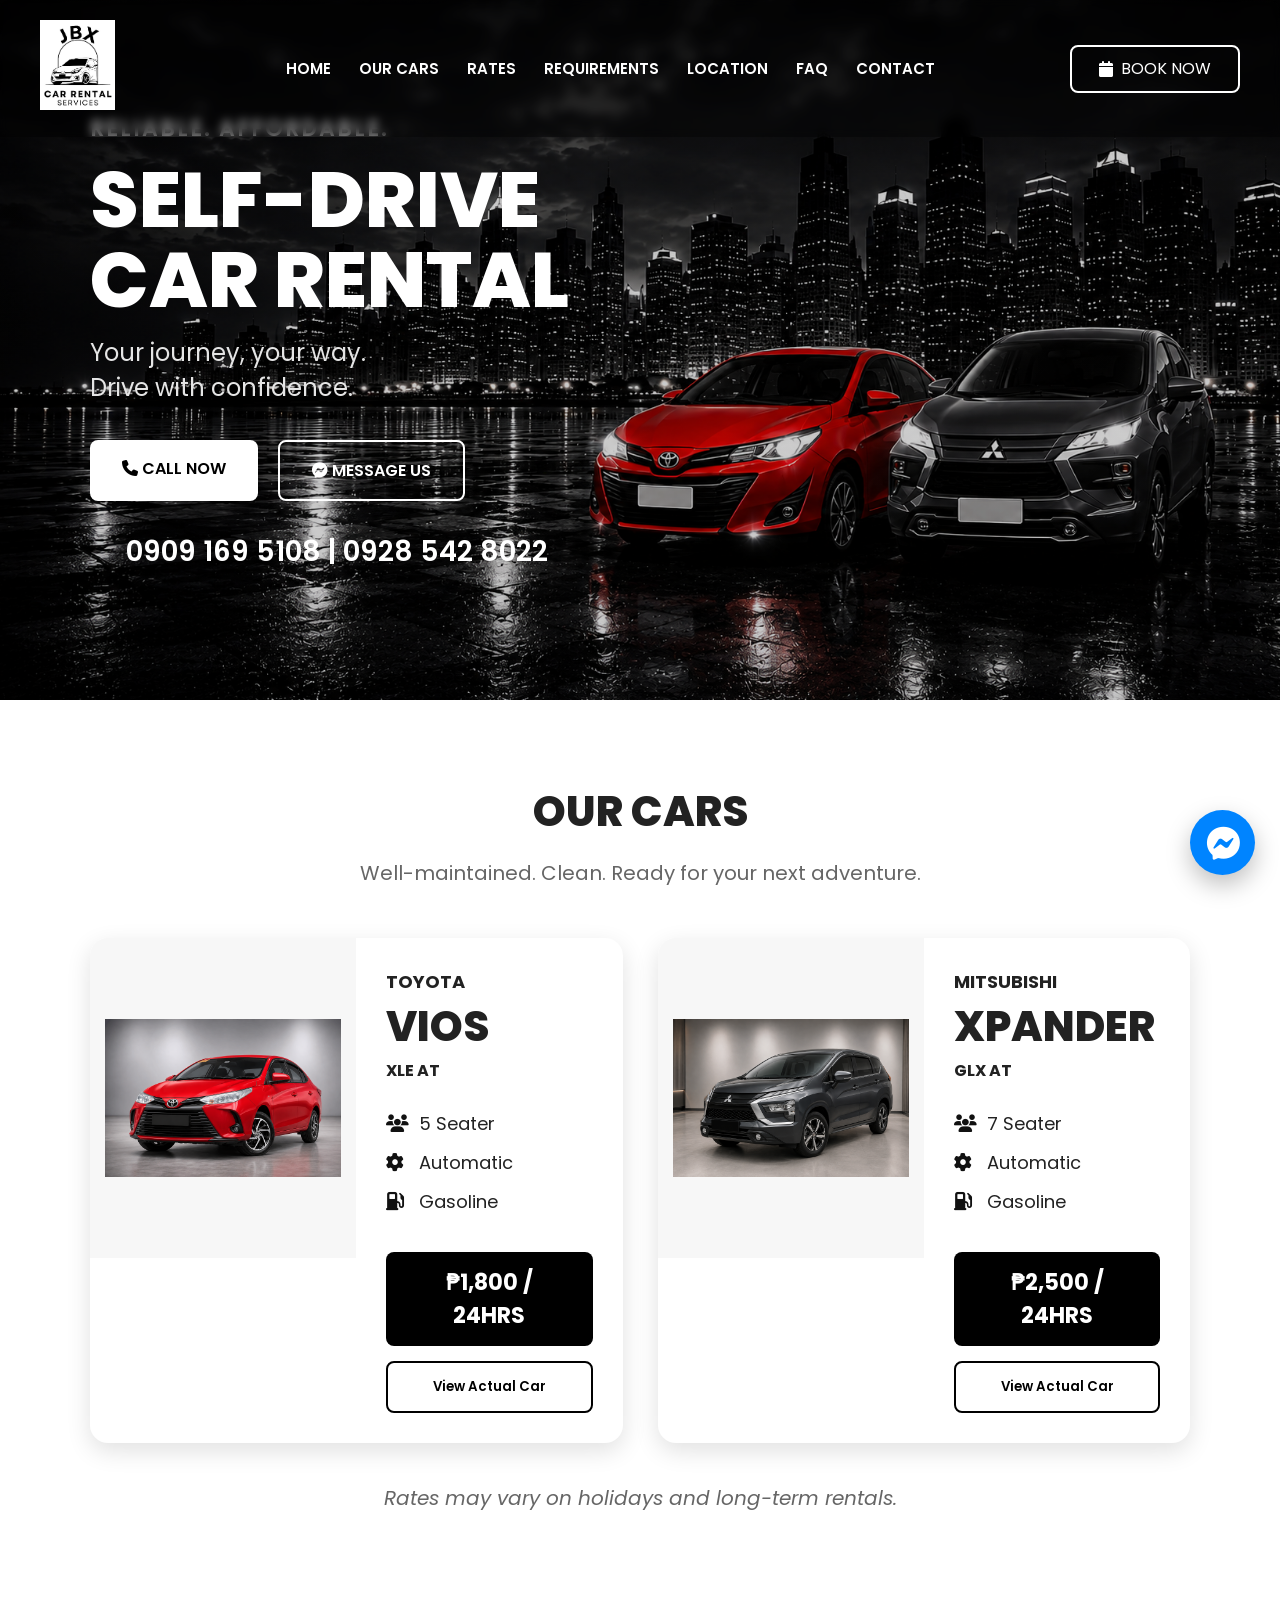
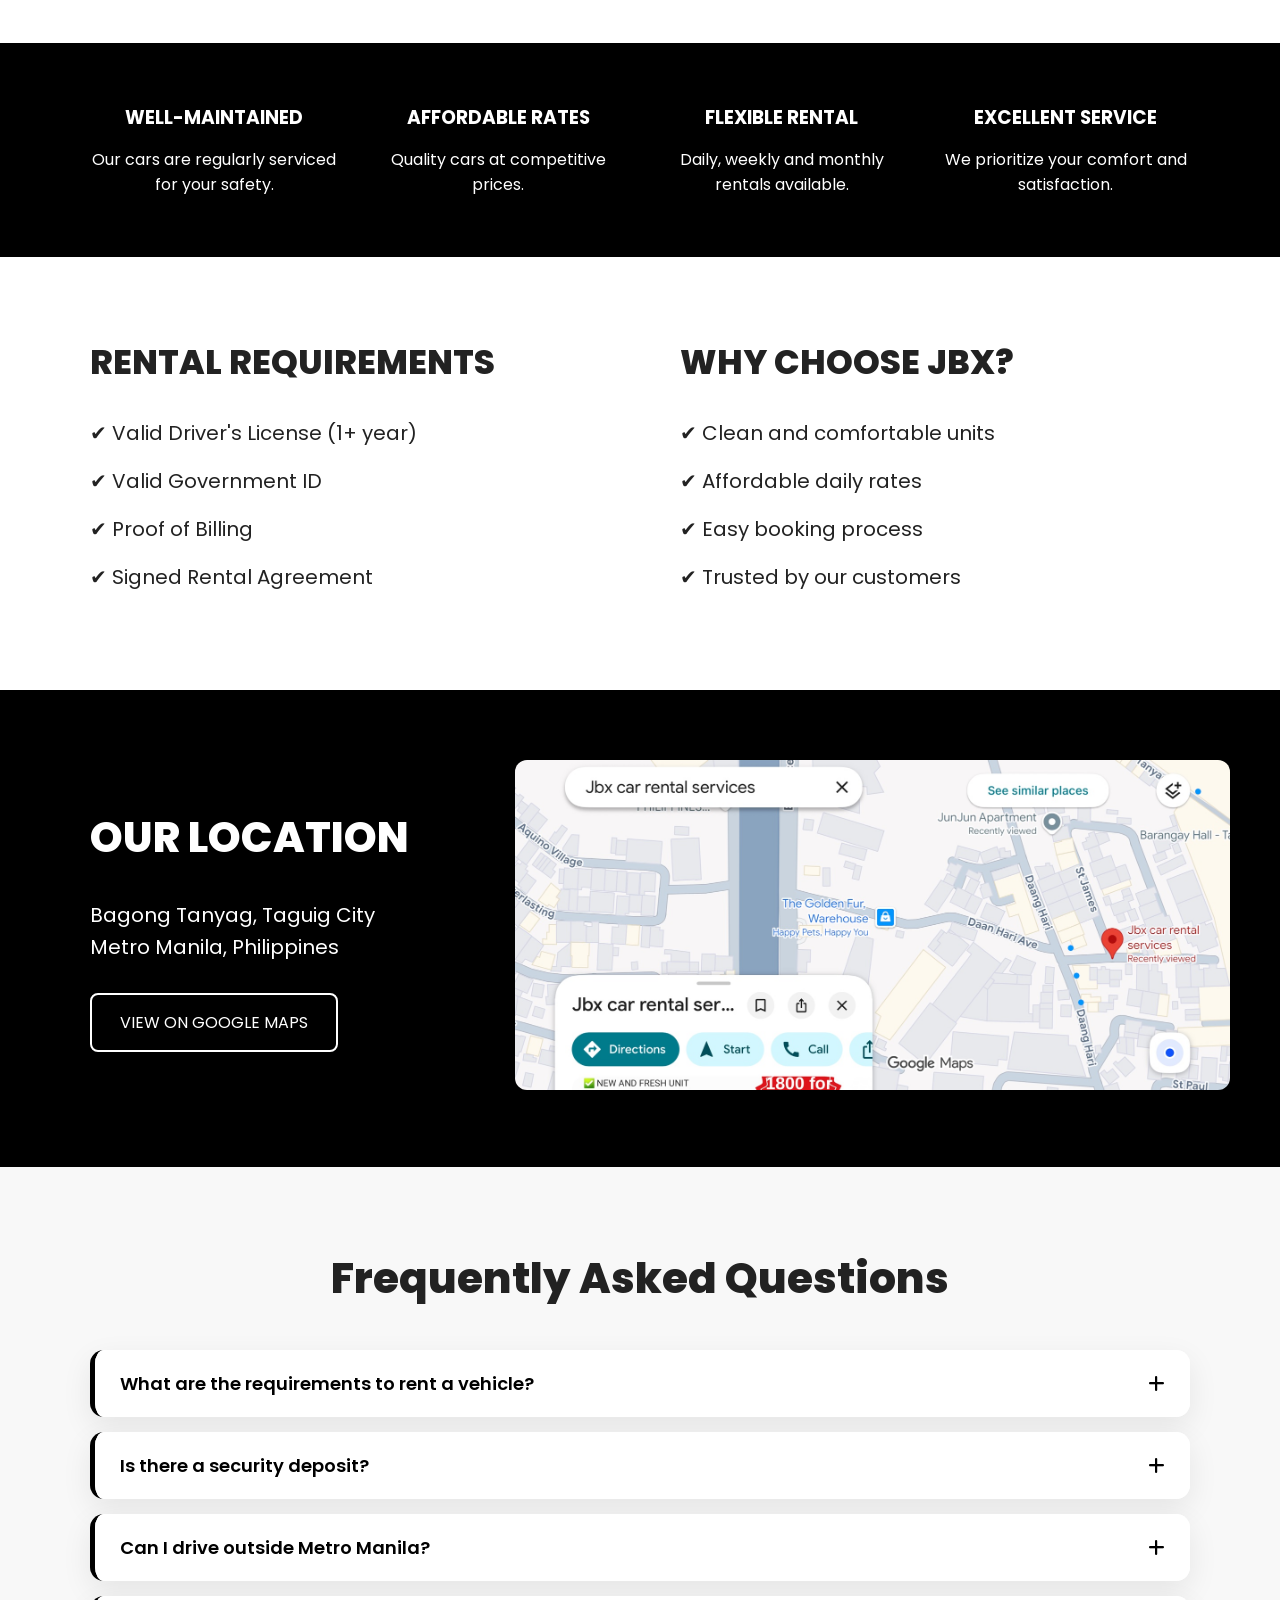
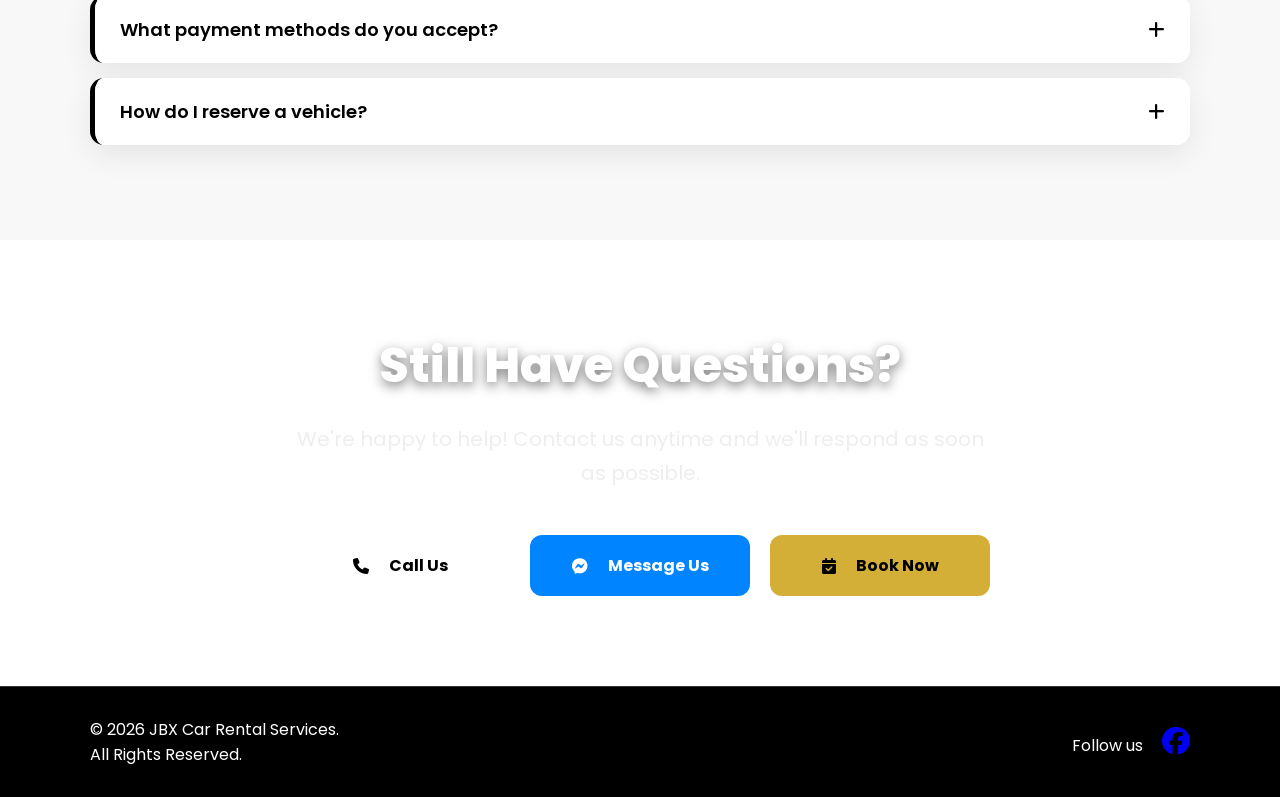
==== index.html @ bdbf6ffb "Update index.html" ====
<!DOCTYPE html>
<html lang="en">
<head>
<meta charset="UTF-8">
<meta name="viewport" content="width=device-width, initial-scale=1.0">

<title>JBX Car Rental Services | Self-Drive Car Rental in Taguig City</title>

<meta name="description" content="Affordable self-drive car rental in Taguig City. Rent Toyota Vios and Mitsubishi Xpander for daily, weekly, and monthly rentals. Fast booking and reliable service.">

<meta name="keywords" content="car rental Taguig, self drive car rental, Toyota Vios rental, Mitsubishi Xpander rental, JBX Car Rental Services">

<meta name="author" content="JBX Car Rental Services">

<meta name="robots" content="index, follow">

<meta property="og:title" content="JBX Car Rental Services">

<meta property="og:description" content="Reliable and affordable self-drive car rental in Taguig City.">

<meta property="og:image" content="Images/logo.png">

<meta property="og:type" content="website">

<link rel="stylesheet" href="style.css">

<link rel="preconnect" href="https://fonts.googleapis.com">
<link href="https://fonts.googleapis.com/css2?family=Poppins:wght@300;400;500;600;700;800&display=swap" rel="stylesheet">

<link rel="stylesheet"
href="https://cdnjs.cloudflare.com/ajax/libs/font-awesome/6.6.0/css/all.min.css">

<link rel="icon" type="image/png" href="Images/logo.png">

<script type="application/ld+json">
{
  "@context":"https://schema.org",
  "@type":"AutoRental",
  "name":"JBX Car Rental Services",
  "url":"https://jbxcarrentalservices.jbxcarrentalservices.workers.dev/",
  "image":"https://jbxcarrentalservices.jbxcarrentalservices.workers.dev/Images/logo.png",
  "telephone":"+63 909 169 5108",
  "address":{
    "@type":"PostalAddress",
    "addressLocality":"Taguig City",
    "addressRegion":"Metro Manila",
    "addressCountry":"PH"
  },
  "sameAs":[
    "https://www.facebook.com/JBXCarRentalServices"
  ]
}
</script>
    
</head>

<body>

<header>

<div class="logo">
<img src="Images/logo.png">
</div>

<div class="menu-toggle">
    <i class="fa-solid fa-bars"></i>
</div>
  
<nav>

<a href="#">HOME</a>
<a href="#cars">OUR CARS</a>
<a href="#cars">RATES</a>
<a href="#requirements">REQUIREMENTS</a>
<a href="#location">LOCATION</a>
<a href="#faq">FAQ</a>
<a href="#contact">CONTACT</a>

</nav>

<a class="book-btn" href="booking.html">
<i class="fa-solid fa-calendar"></i>
BOOK NOW
</a>

</header>

<section class="hero">

<div class="hero-left">

<h3>RELIABLE. AFFORDABLE.</h3>

<h1>SELF-DRIVE<br>CAR RENTAL</h1>

<p>Your journey, your way.<br>
Drive with confidence.</p>

<div class="buttons">

<a class="call-btn" href="tel:09091695108">
<i class="fa-solid fa-phone"></i>
CALL NOW
</a>

<a class="msg-btn"
href="https://m.me/61573909944124"
target="_blank">
<i class="fa-brands fa-facebook-messenger"></i>
MESSAGE US
</a>

</div>

<h2>

0909 169 5108 |
0928 542 8022

</h2>

</div>

</section>

<section id="cars" class="cars">

<h2>OUR CARS</h2>

<p>Well-maintained. Clean. Ready for your next adventure.</p>

<div class="car-grid">

<div class="car-card">

<img src="Images/vios.png">

<div class="info">

<h3>TOYOTA</h3>

<h1>VIOS</h1>

<h4>XLE AT</h4>

<ul>

<li><i class="fa-solid fa-users"></i> 5 Seater</li>

<li><i class="fa-solid fa-gear"></i> Automatic</li>

<li><i class="fa-solid fa-gas-pump"></i> Gasoline</li>

</ul>

<div class="price">

₱1,800 / 24HRS

</div>

<button class="view-btn" onclick="openPopup('vios')">
    View Actual Car
</button>

</div>

</div>

<div class="car-card">

<img src="Images/xpander-gray.png">

<div class="info">

<h3>MITSUBISHI</h3>

<h1>XPANDER</h1>

<h4>GLX AT</h4>

<ul>

<li><i class="fa-solid fa-users"></i> 7 Seater</li>

<li><i class="fa-solid fa-gear"></i> Automatic</li>

<li><i class="fa-solid fa-gas-pump"></i> Gasoline</li>

</ul>

<div class="price">

₱2,500 / 24HRS

</div>

<button class="view-btn" onclick="openPopup('xpander')">
    View Actual Car
</button>
  
</div>

</div>

</div>

<p class="note">
Rates may vary on holidays and long-term rentals.
</p>

</section>

<section class="features">

<div>

<h3>WELL-MAINTAINED</h3>

<p>Our cars are regularly serviced for your safety.</p>

</div>

<div>

<h3>AFFORDABLE RATES</h3>

<p>Quality cars at competitive prices.</p>

</div>

<div>

<h3>FLEXIBLE RENTAL</h3>

<p>Daily, weekly and monthly rentals available.</p>

</div>

<div>

<h3>EXCELLENT SERVICE</h3>

<p>We prioritize your comfort and satisfaction.</p>

</div>

</section>

<section id="requirements" class="requirements">

<div>

<h2>RENTAL REQUIREMENTS</h2>

<ul>

<li>✔ Valid Driver's License (1+ year)</li>

<li>✔ Valid Government ID</li>

<li>✔ Proof of Billing</li>

<li>✔ Signed Rental Agreement</li>

</ul>

</div>

<div>

<h2>WHY CHOOSE JBX?</h2>

<ul>

<li>✔ Clean and comfortable units</li>

<li>✔ Affordable daily rates</li>

<li>✔ Easy booking process</li>

<li>✔ Trusted by our customers</li>

</ul>

</div>

</section>

<section id="location" class="location">

<div>

<h2>OUR LOCATION</h2>

<p>

Bagong Tanyag, Taguig City<br>

Metro Manila, Philippines

</p>

<a href="https://www.google.com/maps/place/Jbx+car+rental+services/@14.4772583,121.0455157,17z/data=!3m1!4b1!4m6!3m5!1s0x3397cfe5e5fcf75b:0x3cc5e50c0cea4dde!8m2!3d14.4772583!4d121.0480906!16s%2Fg%2F11mdb9g_s7?entry=ttu&g_ep=EgoyMDI2MDgwMi4wIKXMDSoASAFQAw%3D%3D"
   target="_blank"
   rel="noopener noreferrer">
    VIEW ON GOOGLE MAPS
</a>

</div>

<div>

<img src="Images/map.png">

</div>

</section>

<section id="faq" class="faq">

<h2>Frequently Asked Questions</h2>

<div class="faq-item">
<button class="faq-question">
<span>What are the requirements to rent a vehicle?</span>
<i class="fa-solid fa-plus"></i>

</button>
<div class="faq-answer">
<p>
A valid driver's license (held for at least 1 year) and LTO portal QR code, one valid government-issued ID, proof of billing with same address to valid ID, and a signed rental agreement.
</p>
</div>
</div>

<div class="faq-item">
<button class="faq-question">
<span>Is there a security deposit?</span>
<i class="fa-solid fa-plus"></i>

</button>
<div class="faq-answer">
<p>
Yes. A refundable security deposit is required before vehicle release if the rental days exceed 10 days. The amount depends on the vehicle.
</p>
</div>
</div>

<div class="faq-item">
<button class="faq-question">
<span>Can I drive outside Metro Manila?</span>
<i class="fa-solid fa-plus"></i>

</button>
<div class="faq-answer">
<p>
Yes. Provincial trips are allowed with prior approval. Please inform us of your destination during booking. Sea travel is strictly prohibited.
</p>
</div>
</div>

<div class="faq-item">
<button class="faq-question">
<span>What payment methods do you accept?</span>
<i class="fa-solid fa-plus"></i>

</button>
<div class="faq-answer">
<p>
We accept cash, bank transfer and GCash.
</p>
</div>
</div>

<div class="faq-item">
<button class="faq-question">
<span>How do I reserve a vehicle?</span>
<i class="fa-solid fa-plus"></i>

</button>
<div class="faq-answer">
<p>
Simply click the Book Now button or send us a message through Facebook Messenger to confirm availability.
</p>
</div>
</div>

</section>

  <section class="contact-cta">

<h2>Still Have Questions?</h2>

<p>
We're happy to help! Contact us anytime and we'll respond as soon as possible.
</p>

<div class="cta-buttons">

<a href="tel:09091695108" class="cta-call">

<i class="fa-solid fa-phone"></i>

Call Us

</a>

<a href="https://m.me/61573909944124" target="_blank" class="cta-message">

<i class="fa-brands fa-facebook-messenger"></i>

Message Us

</a>

<a href="booking.html" class="cta-book">

<i class="fa-solid fa-calendar-check"></i>

Book Now

</a>

</div>

</section>
  
<footer>

<p>

© 2026 JBX Car Rental Services.<br>

All Rights Reserved.

</p>

<div>

Follow us

<a href="https://www.facebook.com/JBXCarRentalServices"
   target="_blank"
   rel="noopener noreferrer">

<i class="fa-brands fa-facebook"></i>

</a>

</div>

</footer>

  <!-- Vehicle Popup -->

<div id="carPopup" class="popup">

    <span class="close">&times;</span>

    <span class="prev" onclick="changeImage(-1)">&#10094;</span>

    <img id="popupImage" src="" alt="Vehicle">

    <span class="next" onclick="changeImage(1)">&#10095;</span>

</div>

<script src="script.js"></script>

<!-- Floating Messenger Button -->

<a href="https://m.me/61573909944124"
   class="floating-chat"
   target="_blank">

    <i class="fa-brands fa-facebook-messenger"></i>

</a>
  
</body>
</html>
---- style.css ----
*{
    margin:0;
    padding:0;
    box-sizing:border-box;
    font-family:'Poppins',sans-serif;
}

html{
    scroll-behavior:smooth;
}

body{
    background:#fff;
    color:#222;
}

/* HEADER */

header{
    position:absolute;
    top:0;
    left:0;
    width:100%;

    display:grid;
    grid-template-columns:120px 1fr 180px;
    align-items:center;

    padding:20px 40px;

    background:rgba(0,0,0,.30);
    backdrop-filter:blur(5px);

    z-index:1000;

    box-sizing:border-box;
}

.logo{
    margin-right:40px;
}

.logo img{
    height:90px;
}

nav{
    display:flex;
    justify-content:center;
    gap:28px;
}

nav a{
    color:#fff;
    text-decoration:none;
    font-size:15px;
    font-weight:600;
    white-space:nowrap;
}

.book-btn{
    justify-self:end;

    display:flex;
    align-items:center;
    justify-content:center;
    gap:8px;

    width:170px;
    height:48px;

    border:2px solid #fff;
    border-radius:8px;

    color:#fff;
    text-decoration:none;
    white-space:nowrap;
}

.book-btn:hover{
    background:#fff;
    color:#000;
}

/* HERO */

.hero{
    position:relative;
    display:flex;
    justify-content:space-between;
    align-items:center;
    min-height:700px;
    padding:80px 7%;
    color:#fff;

    background:
    linear-gradient(rgba(0,0,0,.20),rgba(0,0,0,.20)),
    url("Images/hero-bg.jpg");

    background-size:105%;
    background-position:center center;
    background-repeat:no-repeat;
}

.hero-left{
    width:45%;
    z-index:2;
}

.hero-left h3{
    font-size:22px;
    font-weight:600;
    letter-spacing:2px;
    color:#ddd;
}

.hero-left h1{
    font-size:78px;
    line-height:80px;
    font-weight:800;
    margin:15px 0;
}

.hero-left p{
    font-size:24px;
    color:#e5e5e5;
    margin-bottom:35px;
}

.buttons{
    display:flex;
    gap:20px;
    margin-bottom:30px;
}

.call-btn{
    background:#fff;
    color:#000;
    padding:16px 32px;
    border-radius:8px;
    text-decoration:none;
    font-weight:600;
}

.msg-btn{
    border:2px solid #fff;
    color:#fff;
    padding:16px 32px;
    border-radius:8px;
    text-decoration:none;
    font-weight:600;
}

.call-btn:hover{
    background:#dcdcdc;
}

.msg-btn:hover{
    background:#fff;
    color:#000;
}

.hero-left h2{
    margin-top:10px;
    font-size:28px;
    font-weight:600;
}

.hero-right{
    width:55%;
    position:relative;
    height:600px;
}

.hero-right img{
    position:absolute;
    bottom:0;
    transition:.4s;
}

.hero-right img:first-child{
    width:58%;
    left:0;
    z-index:2;
}

.hero-right img:last-child{
    width:70%;
    right:0;
    z-index:1;
}

.hero-right img:hover{
    transform:translateY(-10px);
}

/* SECTION TITLE */

section h2{
    text-align:center;
    font-size:42px;
    margin-bottom:15px;
    font-weight:800;
}

/* OUR CARS */

.cars{
    padding:80px 7%;
    background:#fff;
}

.cars>p{
    text-align:center;
    color:#666;
    margin-bottom:50px;
    font-size:20px;
}

.car-grid{
    display:grid;
    grid-template-columns:repeat(2,1fr);
    gap:35px;
}

.car-card{
    background:#fff;
    border-radius:18px;
    overflow:hidden;
    display:flex;
    box-shadow:0 8px 25px rgba(0,0,0,.12);
    transition:.3s;
}

.car-card:hover{
    transform:translateY(-10px);
    box-shadow:0 18px 40px rgba(0,0,0,.18);
}

.car-card img{
    width:50%;
    height:320px;
    object-fit:contain;
    background:#f7f7f7;
    padding:15px;
}

.info{
    padding:30px;
    display:flex;
    flex-direction:column;
}

.info h3{
    font-size:18px;
}

.info h1{
    font-size:42px;
    font-weight:800;
}

.info h4{
    margin-bottom:15px;
}

.info ul{
    list-style:none;
}

.info li{
    margin:12px 0;
    font-size:18px;
}

.price{
    margin-top:25px;
    background:#000;
    color:#fff;
    display:block;
    width:100%;
    text-align:center;
    padding:14px 22px;
    border-radius:8px;
    font-size:22px;
    font-weight:700;
}

.note{
    text-align:center;
    margin-top:40px;
    color:#777;
    font-style:italic;
}

/* FEATURES */

.features{
    background:#000;
    color:#fff;
    display:grid;
    grid-template-columns:repeat(4,1fr);
    gap:35px;
    padding:60px 7%;
}

.features div{
    text-align:center;
}

.features h3{
    margin-bottom:15px;
}

/* REQUIREMENTS */

.requirements{
    display:grid;
    grid-template-columns:repeat(2,1fr);
    gap:80px;
    padding:80px 7%;
}

.requirements h2{
    text-align:left;
    font-size:34px;
    margin-bottom:30px;
}

.requirements ul{
    list-style:none;
}

.requirements li{
    margin:18px 0;
    font-size:20px;
}

/* LOCATION */

.location{
    background:#000;
    color:#fff;
    display:grid;
    grid-template-columns:35% 65%;
    gap:40px;
    padding:70px 7%;
    align-items:center;
}

.location h2{
    text-align:left;
}

.location p{
    margin:30px 0;
    line-height:32px;
    font-size:20px;
}

.location a{
    color:#fff;
    text-decoration:none;
    border:2px solid #fff;
    display:inline-block;
    padding:15px 28px;
    border-radius:8px;
    transition:.3s;
}

.location a:hover{
    background:#fff;
    color:#000;
}

.location img{
    width:100%;
    border-radius:12px;
}

/* FOOTER */

footer{
    background:#000;
    color:#fff;
    border-top:1px solid #333;
    display:flex;
    justify-content:space-between;
    align-items:center;
    padding:30px 7%;
}

footer i{
    margin-left:15px;
    font-size:28px;
}

/* RESPONSIVE */

@media(max-width:992px){

.hero{
    flex-direction:column;
    text-align:center;
}

.hero-left,
.hero-right{
    width:100%;
}

.hero-right{
    margin-top:60px;
    height:420px;
}

.hero-right img{
    position:absolute;
}

.hero-left h1{
    font-size:52px;
    line-height:60px;
}

.car-grid{
    grid-template-columns:1fr;
}

.features{
    grid-template-columns:repeat(2,1fr);
}

.requirements{
    grid-template-columns:1fr;
}

.location{
    grid-template-columns:1fr;
}

footer{
    flex-direction:column;
    gap:20px;
}

}

@media(max-width:768px){

header{
    padding:15px 20px;
}

.logo img{
    height:65px;
}

.book-btn{

    display:flex;

    align-items:center;

    justify-content:center;

    gap:6px;

    width:auto;

    height:40px;

    padding:0 14px;

    margin-left:auto;

    margin-right:12px;

    font-size:12px;

}

.book-btn i{

    font-size:12px;

}

.hero{
    min-height:100vh;
    padding:120px 25px 60px;
    background-size:cover;
    background-position:center;
}

.hero-left{
    width:100%;
    text-align:center;
}

.hero-left h3{
    font-size:18px;
}

.hero-left h1{
    font-size:42px;
    line-height:48px;
}

.hero-left p{
    font-size:18px;
    line-height:28px;
}

.hero-left h2{
    font-size:22px;
    line-height:30px;
}

.buttons{
    display:flex;
    flex-direction:column;
    align-items:center;
    gap:15px;
}

.call-btn,
.msg-btn{
    width:100%;
    max-width:300px;
    text-align:center;
}

.features{
    grid-template-columns:1fr;
}

.car-card{
    flex-direction:column;
}

.car-card img{
    width:100%;
    height:240px;
}

.info{
    padding:22px;
}

.info h1{
    margin:8px 0;
}

.info ul{
    margin-top:10px;
}

.price{
    margin-top:20px;
}

.contact-cta{

    padding:70px 25px;

}

.contact-cta h2{

    font-size:34px;

}

.contact-cta p{

    font-size:17px;

    line-height:28px;

}

.cta-buttons{

    flex-direction:column;

    align-items:center;

}

.cta-buttons a{

    width:100%;

    max-width:330px;

}
    
}

.view-btn{
    display:block;
    width:100%;
    margin-top:15px;
    padding:14px;
    background:#fff;
    color:#000;
    border:2px solid #000;
    border-radius:8px;
    text-decoration:none;
    text-align:center;
    font-weight:600;
    transition:.3s;
}

.view-btn:hover{
    background:#000;
    color:#fff;
}

/* POPUP */

.popup{
    display:none;
    position:fixed;
    z-index:9999;
    left:0;
    top:0;
    width:100%;
    height:100%;
    background:rgba(0,0,0,.85);
    justify-content:center;
    align-items:center;
}

.popup img{
    max-width:85%;
    max-height:85%;
    border-radius:12px;
    box-shadow:0 10px 30px rgba(0,0,0,.6);
}

.close{
    position:absolute;
    top:30px;
    right:40px;
    color:#fff;
    font-size:50px;
    cursor:pointer;
}

.prev,
.next{
    position:absolute;
    top:50%;
    transform:translateY(-50%);
    color:#fff;
    font-size:55px;
    cursor:pointer;
    user-select:none;
    padding:15px;
}

.prev{
    left:30px;
}

.next{
    right:30px;
}

.prev:hover,
.next:hover{
    color:#ccc;
}

/* MOBILE MENU */

.menu-toggle{
    display:none;
    font-size:30px;
    color:#fff;
    cursor:pointer;
}

@media (max-width:768px){

.menu-toggle{
    display:block;
}

nav{
    display:none;
    position:absolute;
    top:100%;
    left:0;
    width:100%;
    background:#000;
    flex-direction:column;
    padding:20px 0;
}

nav.active{
    display:flex;
}

nav a{
    padding:15px;
    text-align:center;
}

}

.info li i{
    width:28px;
    color:#111;
}

/* FLOATING MESSENGER */

.floating-chat{

    position:fixed;

    bottom:25px;

    right:25px;

    width:65px;

    height:65px;

    background:#0084ff;

    color:#fff;

    border-radius:50%;

    display:flex;

    justify-content:center;

    align-items:center;

    font-size:34px;

    text-decoration:none;

    box-shadow:0 10px 25px rgba(0,0,0,.25);

    z-index:9999;

    transition:.3s;

}

.floating-chat:hover{

    transform:scale(1.1);

    background:#006fe6;

}

@media(max-width:768px){

.floating-chat{

    width:60px;

    height:60px;

    font-size:30px;

    bottom:20px;

    right:20px;

}

}

/* FAQ */

.faq{
    padding:80px 7%;
    background:#f8f8f8;
}

.faq h2{
    text-align:center;
    margin-bottom:40px;
}

.faq-item{
    background:#fff;
    border-left:5px solid #000;
    border-radius:14px;
    margin-bottom:15px;
    box-shadow:0 10px 30px rgba(0,0,0,.08);
    overflow:hidden;
}

.faq-question{
    width:100%;
    padding:20px 25px;
    border:none;
    background:#fff;
    display:flex;
    justify-content:space-between;
    align-items:center;
    font-size:18px;
    font-weight:600;
    cursor:pointer;
    transition:.3s;
}

.faq-question:hover{
    background:#f5f5f5;
}

.faq-question i{
    transition:.3s;
}

.faq-item.active .faq-question i{
    transform:rotate(45deg);
}

.faq-question:hover{
    background:#f3f3f3;
}

.faq-answer{
    max-height:0;
    overflow:hidden;
    padding:0 25px;
    transition:max-height .4s ease;
    color:#555;
    line-height:28px;
}

.faq-answer p{
    padding-bottom:20px;
}

.faq-item.active .faq-answer{
    max-height:300px;
}

.faq-item.active .faq-answer{
    display:block;
}

/* CONTACT CTA */

.contact-cta{

    position:relative;

    padding:90px 7%;

    text-align:center;

    color:#fff;

    background:
    linear-gradient(rgba(0,0,0,.75),rgba(0,0,0,.75)),
    url("Images/hero-bg.jpg");

    background-size:cover;

    background-position:center;

    background-attachment:fixed;

}

.contact-cta h2{

    font-size:48px;

    font-weight:800;

    margin-bottom:20px;

    text-shadow:0 4px 12px rgba(0,0,0,.5);

}

.contact-cta p{

    max-width:700px;

    margin:0 auto 45px;

    color:#eee;

    font-size:20px;

    line-height:34px;

}

.cta-buttons{

    display:flex;

    justify-content:center;

    gap:20px;

    flex-wrap:wrap;

}

.cta-buttons a{

    display:flex;

    align-items:center;

    justify-content:center;

    gap:10px;

    min-width:220px;

    padding:18px 30px;

    border-radius:12px;

    text-decoration:none;

    font-weight:700;

    transition:.35s;

}

.cta-buttons i{

    margin-right:10px;

}

.cta-call{

    background:#fff;

    color:#000;

}

.cta-message{

    background:#0084ff;

    color:#fff;

}

.cta-book{

    background:#d4af37;

    color:#000;

}

.cta-buttons a:hover{

    transform:translateY(-6px) scale(1.03);

    box-shadow:0 15px 35px rgba(0,0,0,.45);

}
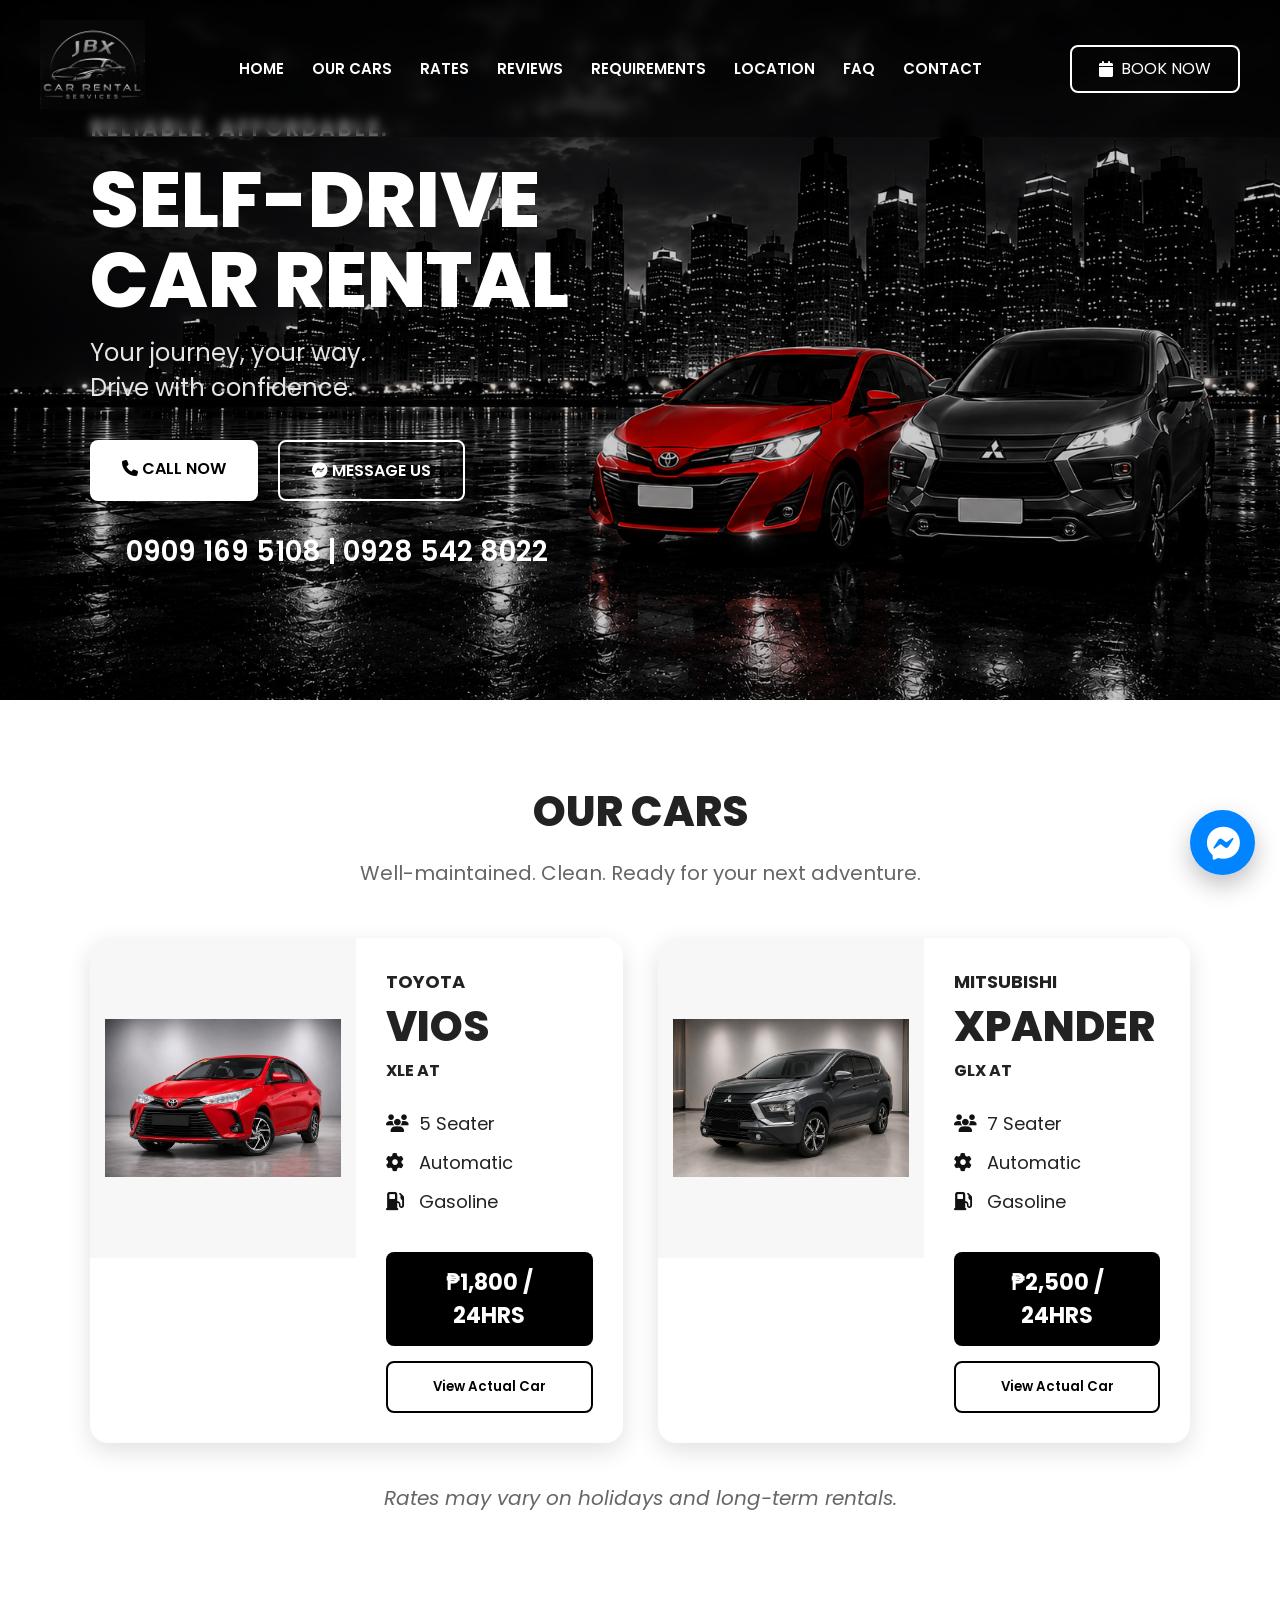
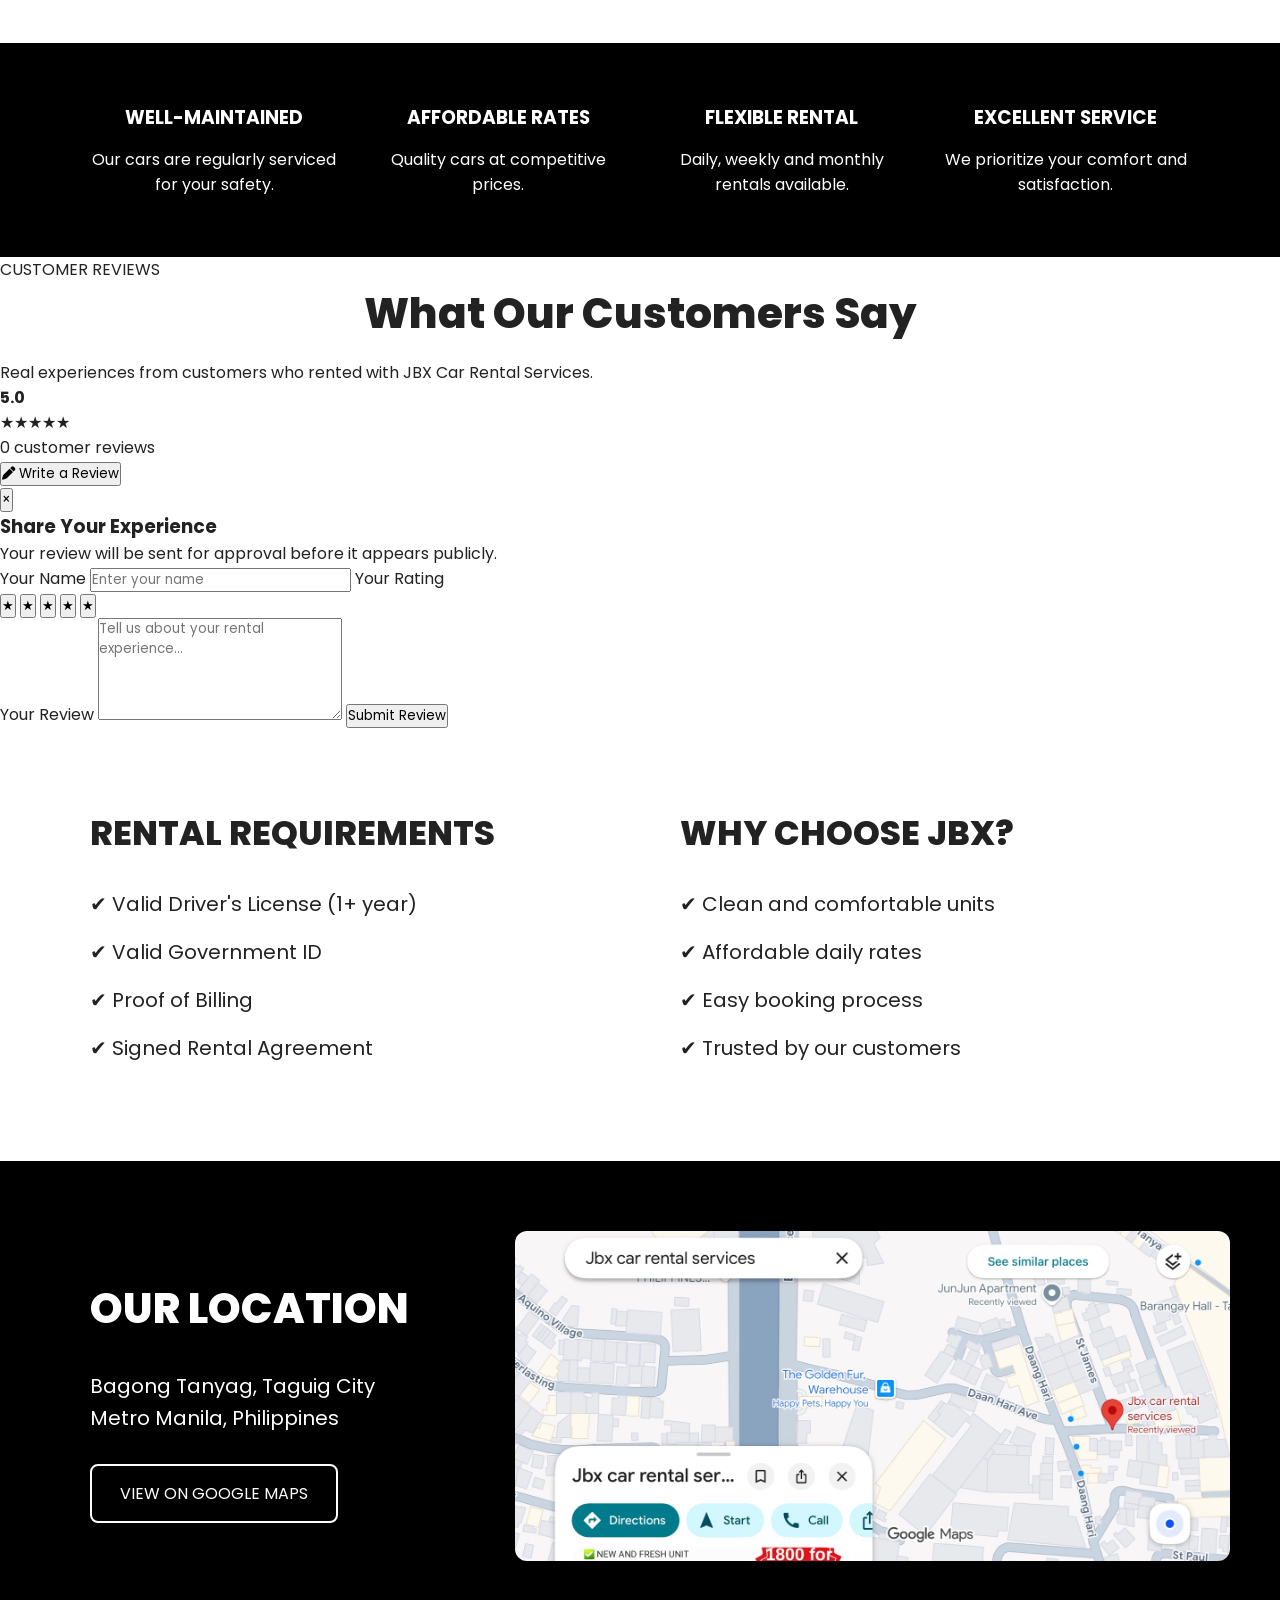
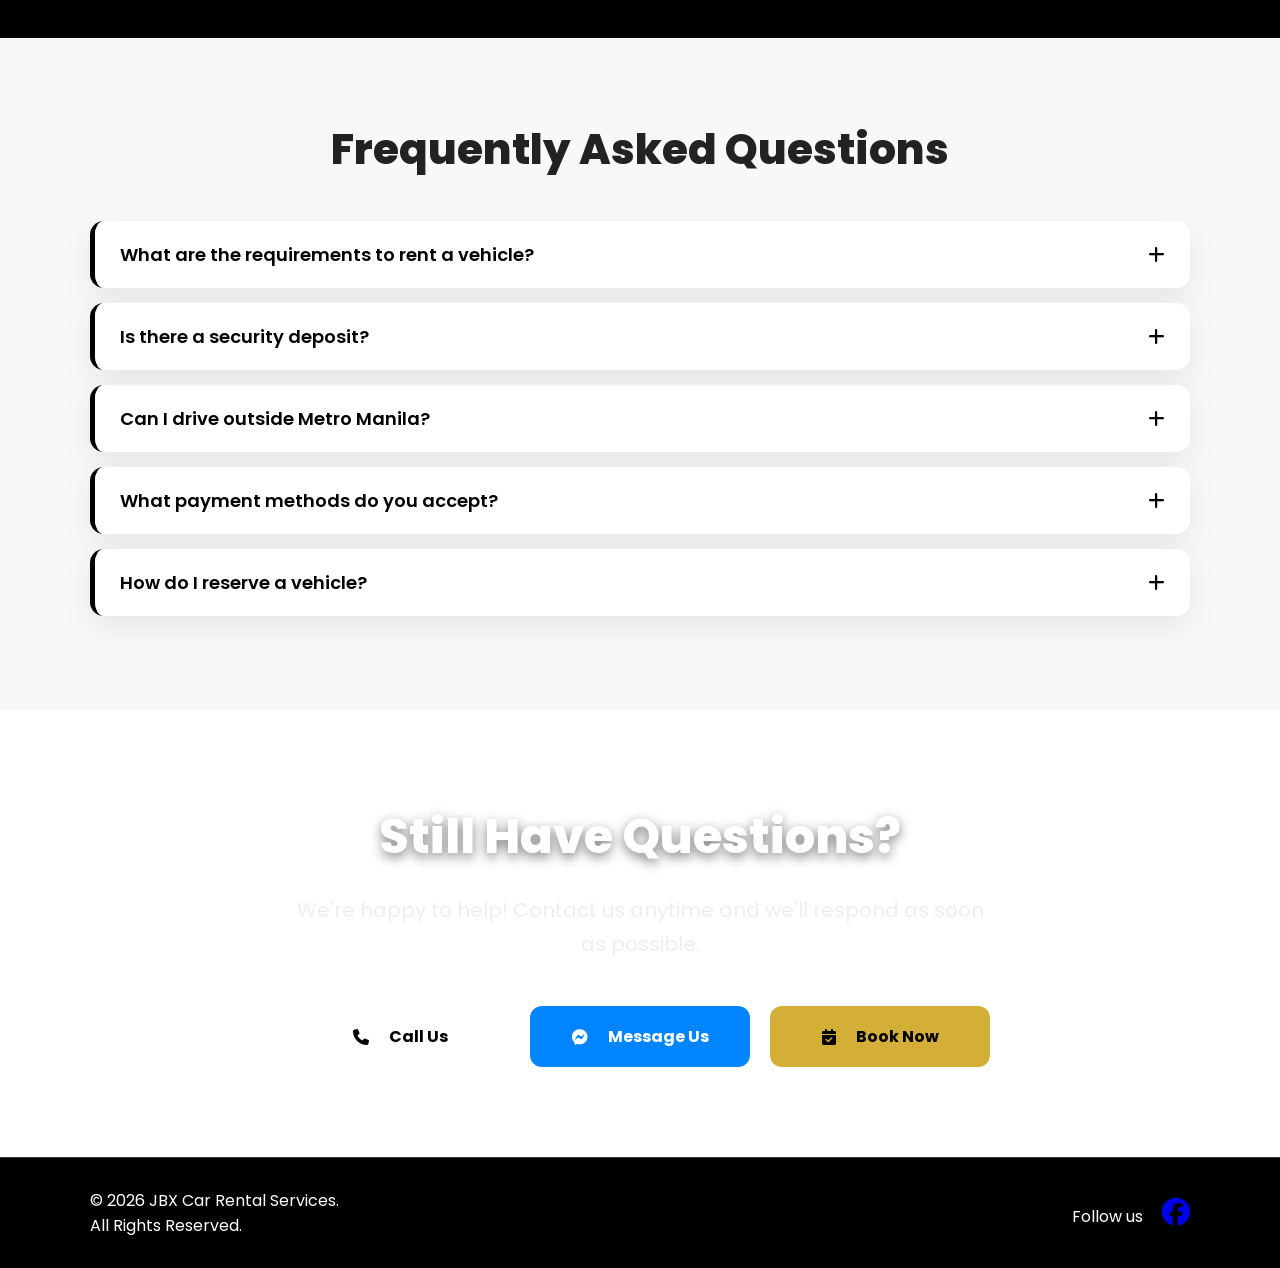
==== commit 108accb5: "Update index.html" ====
--- a/index.html
+++ b/index.html
@@ -71,6 +71,7 @@
 <a href="#">HOME</a>
 <a href="#cars">OUR CARS</a>
 <a href="#cars">RATES</a>
+<a href="#reviews">REVIEWS</a>
 <a href="#requirements">REQUIREMENTS</a>
 <a href="#location">LOCATION</a>
 <a href="#faq">FAQ</a>
@@ -247,6 +248,59 @@
 
 </section>
 
+
+<section id="reviews" class="reviews">
+
+    <div class="reviews-header">
+        <span class="reviews-eyebrow">CUSTOMER REVIEWS</span>
+        <h2>What Our Customers Say</h2>
+        <p>Real experiences from customers who rented with JBX Car Rental Services.</p>
+    </div>
+
+    <div class="reviews-summary">
+        <div class="reviews-rating">
+            <strong id="averageRating">5.0</strong>
+            <div class="stars" id="averageStars" aria-label="5 out of 5 stars">★★★★★</div>
+            <span><span id="reviewCount">0</span> customer reviews</span>
+        </div>
+        <button type="button" class="write-review-btn" onclick="openReviewForm()">
+            <i class="fa-solid fa-pen"></i> Write a Review
+        </button>
+    </div>
+
+    <div id="reviewList" class="review-grid"></div>
+
+    <div id="reviewFormWrap" class="review-form-wrap" aria-hidden="true">
+        <div class="review-form-card">
+            <button type="button" class="review-form-close" onclick="closeReviewForm()" aria-label="Close">&times;</button>
+            <h3>Share Your Experience</h3>
+            <p>Your review will be sent for approval before it appears publicly.</p>
+
+            <form id="reviewForm">
+                <label for="reviewName">Your Name</label>
+                <input type="text" id="reviewName" name="name" maxlength="60" placeholder="Enter your name" required>
+
+                <label>Your Rating</label>
+                <div class="rating-picker" role="radiogroup" aria-label="Choose your rating">
+                    <button type="button" data-rating="1" aria-label="1 star">★</button>
+                    <button type="button" data-rating="2" aria-label="2 stars">★</button>
+                    <button type="button" data-rating="3" aria-label="3 stars">★</button>
+                    <button type="button" data-rating="4" aria-label="4 stars">★</button>
+                    <button type="button" data-rating="5" aria-label="5 stars">★</button>
+                </div>
+                <input type="hidden" id="reviewRating" name="rating" value="5">
+
+                <label for="reviewText">Your Review</label>
+                <textarea id="reviewText" name="review" rows="5" maxlength="500" placeholder="Tell us about your rental experience..." required></textarea>
+
+                <button type="submit" class="submit-review-btn">Submit Review</button>
+                <p id="reviewFormMessage" class="review-form-message" role="status"></p>
+            </form>
+        </div>
+    </div>
+
+</section>
+
 <section id="requirements" class="requirements">
 
 <div>
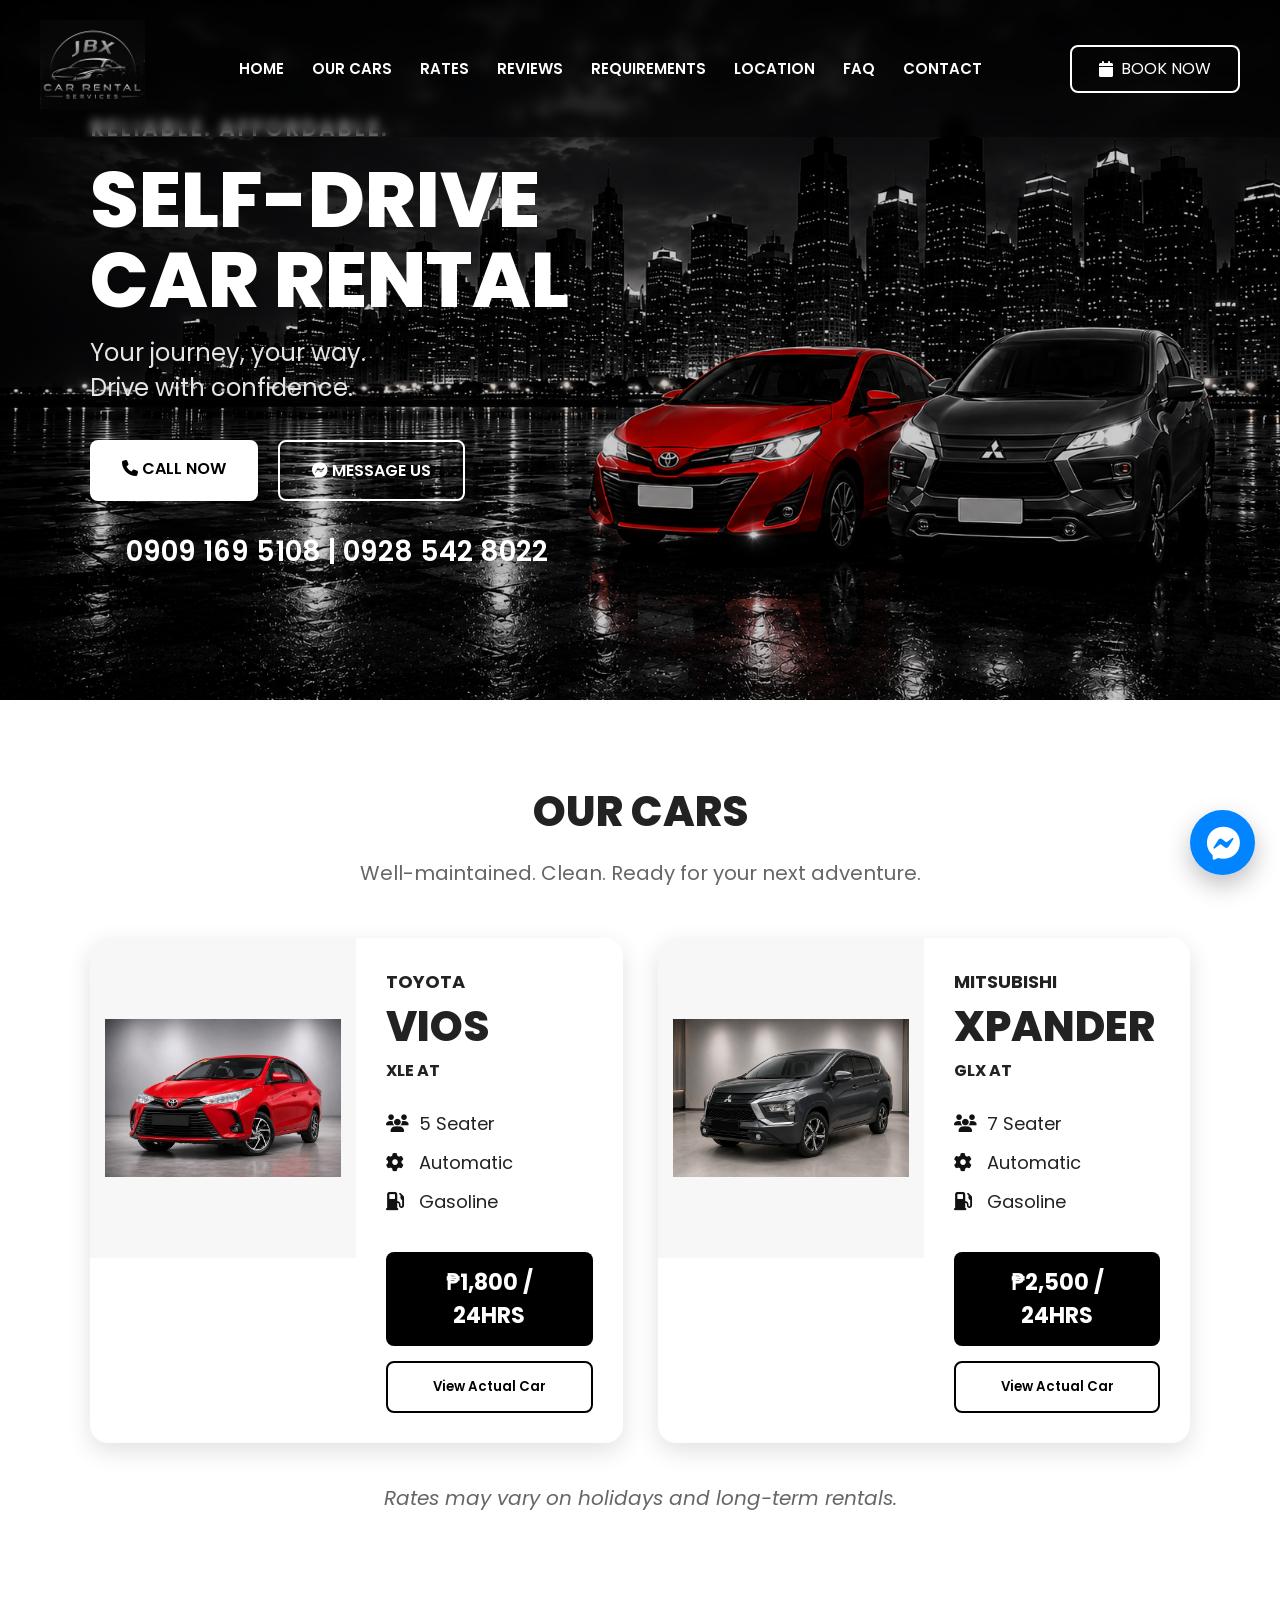
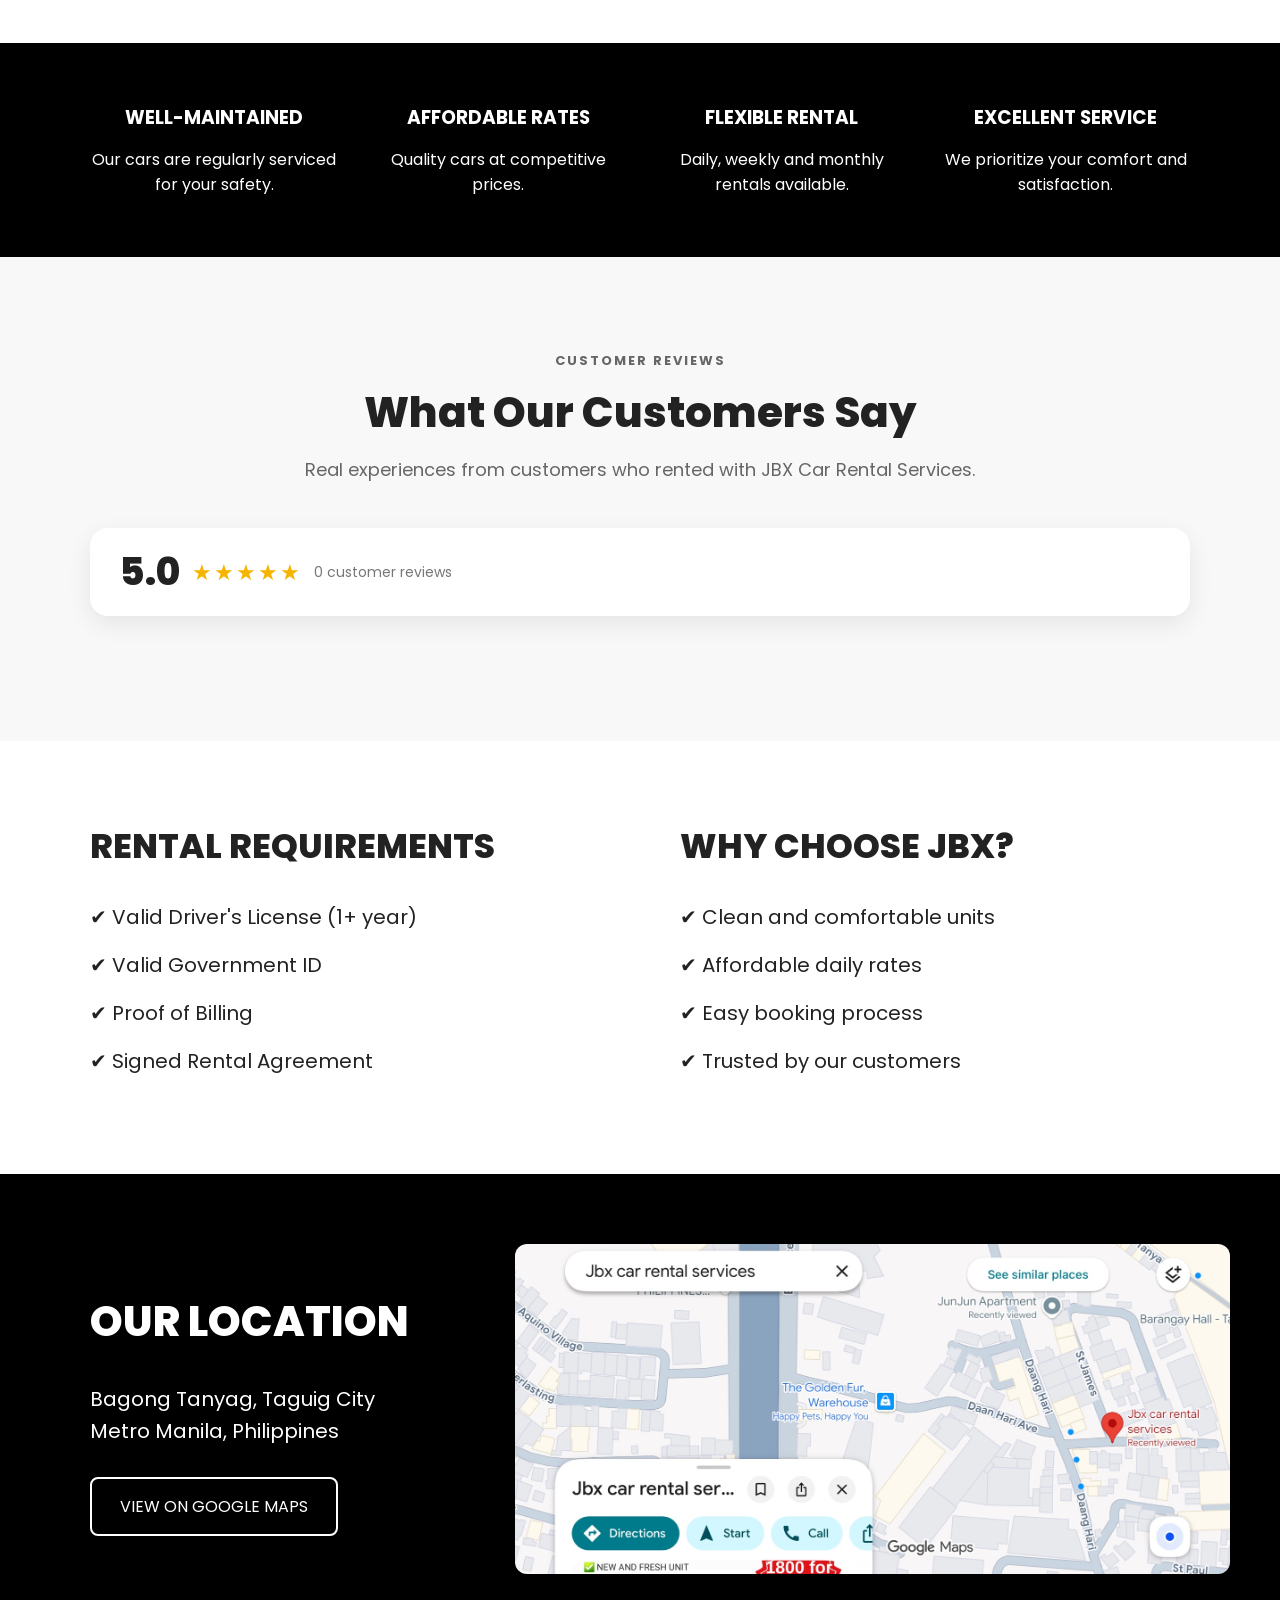
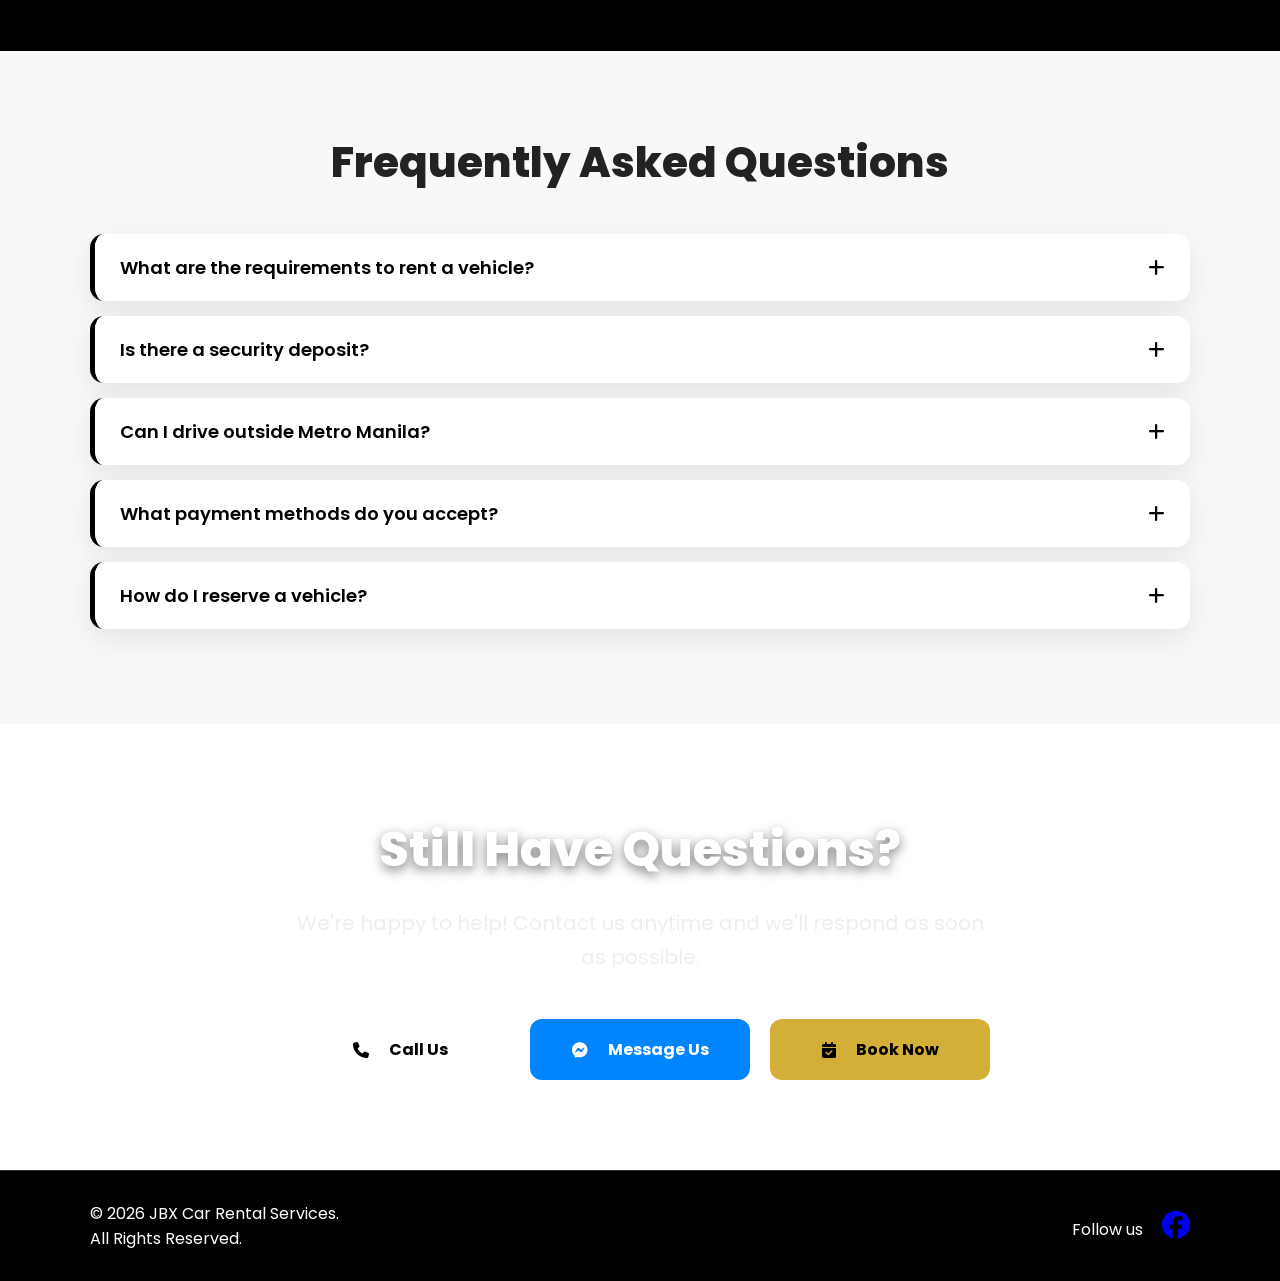
==== commit 98756636: "Update index.html" ====
--- a/index.html
+++ b/index.html
@@ -263,9 +263,6 @@
             <div class="stars" id="averageStars" aria-label="5 out of 5 stars">★★★★★</div>
             <span><span id="reviewCount">0</span> customer reviews</span>
         </div>
-        <button type="button" class="write-review-btn" onclick="openReviewForm()">
-            <i class="fa-solid fa-pen"></i> Write a Review
-        </button>
     </div>
 
     <div id="reviewList" class="review-grid"></div>
--- a/style.css
+++ b/style.css
@@ -975,3 +975,300 @@
     box-shadow:0 15px 35px rgba(0,0,0,.45);
 
 }
+
+
+/* CUSTOMER REVIEWS */
+.reviews{
+    padding:90px 7%;
+    background:#f8f8f8;
+}
+
+.reviews-header{
+    text-align:center;
+    max-width:760px;
+    margin:0 auto 45px;
+}
+
+.reviews-eyebrow{
+    display:inline-block;
+    font-size:13px;
+    font-weight:700;
+    letter-spacing:2px;
+    margin-bottom:10px;
+    color:#666;
+}
+
+.reviews-header h2{
+    margin-bottom:12px;
+}
+
+.reviews-header p{
+    color:#666;
+    font-size:18px;
+}
+
+.reviews-summary{
+    max-width:1100px;
+    margin:0 auto 35px;
+    display:flex;
+    justify-content:space-between;
+    align-items:center;
+    gap:25px;
+    background:#fff;
+    border-radius:18px;
+    padding:25px 30px;
+    box-shadow:0 8px 25px rgba(0,0,0,.08);
+}
+
+.reviews-rating{
+    display:flex;
+    align-items:center;
+    gap:12px;
+    flex-wrap:wrap;
+}
+
+.reviews-rating strong{
+    font-size:38px;
+    line-height:1;
+    font-weight:800;
+}
+
+.reviews-rating span:last-child{
+    color:#777;
+    font-size:14px;
+}
+
+.stars,
+.rating-picker button{
+    color:#f5b400;
+    letter-spacing:2px;
+}
+
+.stars{
+    font-size:22px;
+}
+
+.write-review-btn,
+.submit-review-btn{
+    border:0;
+    background:#000;
+    color:#fff;
+    border-radius:8px;
+    padding:14px 22px;
+    font-family:inherit;
+    font-weight:700;
+    cursor:pointer;
+    transition:.25s;
+}
+
+.write-review-btn:hover,
+.submit-review-btn:hover{
+    background:#222;
+    transform:translateY(-2px);
+}
+
+.review-grid{
+    max-width:1100px;
+    margin:0 auto;
+    display:grid;
+    grid-template-columns:repeat(3,1fr);
+    gap:22px;
+}
+
+.review-card{
+    background:#fff;
+    border-radius:16px;
+    padding:25px;
+    box-shadow:0 8px 25px rgba(0,0,0,.08);
+    border-top:4px solid #000;
+}
+
+.review-card-top{
+    display:flex;
+    justify-content:space-between;
+    align-items:flex-start;
+    gap:15px;
+    margin-bottom:15px;
+}
+
+.review-name{
+    font-weight:700;
+    font-size:17px;
+}
+
+.review-date{
+    display:block;
+    color:#999;
+    font-size:12px;
+    margin-top:3px;
+}
+
+.review-card .review-stars{
+    color:#f5b400;
+    letter-spacing:1px;
+    white-space:nowrap;
+}
+
+.review-text{
+    color:#555;
+    line-height:27px;
+    font-size:15px;
+}
+
+.review-empty{
+    grid-column:1/-1;
+    text-align:center;
+    padding:30px;
+    color:#777;
+}
+
+.review-form-wrap{
+    display:none;
+    position:fixed;
+    inset:0;
+    z-index:10000;
+    background:rgba(0,0,0,.72);
+    padding:25px;
+    overflow-y:auto;
+    align-items:center;
+    justify-content:center;
+}
+
+.review-form-wrap.active{
+    display:flex;
+}
+
+.review-form-card{
+    width:100%;
+    max-width:520px;
+    background:#fff;
+    border-radius:18px;
+    padding:32px;
+    position:relative;
+    box-shadow:0 20px 60px rgba(0,0,0,.3);
+}
+
+.review-form-card h3{
+    font-size:28px;
+    margin:0 0 8px;
+}
+
+.review-form-card>p{
+    color:#777;
+    margin:0 0 25px;
+    line-height:24px;
+}
+
+.review-form-card label{
+    display:block;
+    font-weight:600;
+    margin:16px 0 8px;
+}
+
+.review-form-card input[type="text"],
+.review-form-card textarea{
+    width:100%;
+    box-sizing:border-box;
+    border:1px solid #ddd;
+    border-radius:8px;
+    padding:13px 14px;
+    font:inherit;
+    outline:none;
+}
+
+.review-form-card input[type="text"]:focus,
+.review-form-card textarea:focus{
+    border-color:#000;
+}
+
+.rating-picker{
+    display:flex;
+    gap:4px;
+}
+
+.rating-picker button{
+    border:0;
+    background:transparent;
+    font-size:32px;
+    cursor:pointer;
+    padding:0 3px;
+    opacity:.3;
+    transition:.2s;
+}
+
+.rating-picker button.selected,
+.rating-picker button:hover{
+    opacity:1;
+}
+
+.submit-review-btn{
+    width:100%;
+    margin-top:20px;
+}
+
+.review-form-close{
+    position:absolute;
+    top:12px;
+    right:18px;
+    border:0;
+    background:transparent;
+    font-size:34px;
+    color:#555;
+    cursor:pointer;
+}
+
+.review-form-message{
+    text-align:center;
+    margin:14px 0 0 !important;
+    min-height:22px;
+    color:#555;
+}
+
+@media(max-width:992px){
+    .review-grid{
+        grid-template-columns:repeat(2,1fr);
+    }
+}
+
+@media(max-width:768px){
+    .reviews{
+        padding:70px 25px;
+    }
+
+    .reviews-header p{
+        font-size:16px;
+    }
+
+    .reviews-summary{
+        flex-direction:column;
+        text-align:center;
+        padding:22px;
+    }
+
+    .reviews-rating{
+        justify-content:center;
+    }
+
+    .review-grid{
+        grid-template-columns:1fr;
+    }
+
+    .write-review-btn{
+        width:100%;
+    }
+
+    .review-form-card{
+        padding:28px 22px;
+    }
+}
+
+.review-form-message {
+    display: none;
+    margin-top: 15px;
+    text-align: center;
+    font-size: 14px;
+}
+
+.review-form-message.show {
+    display: block;
+}
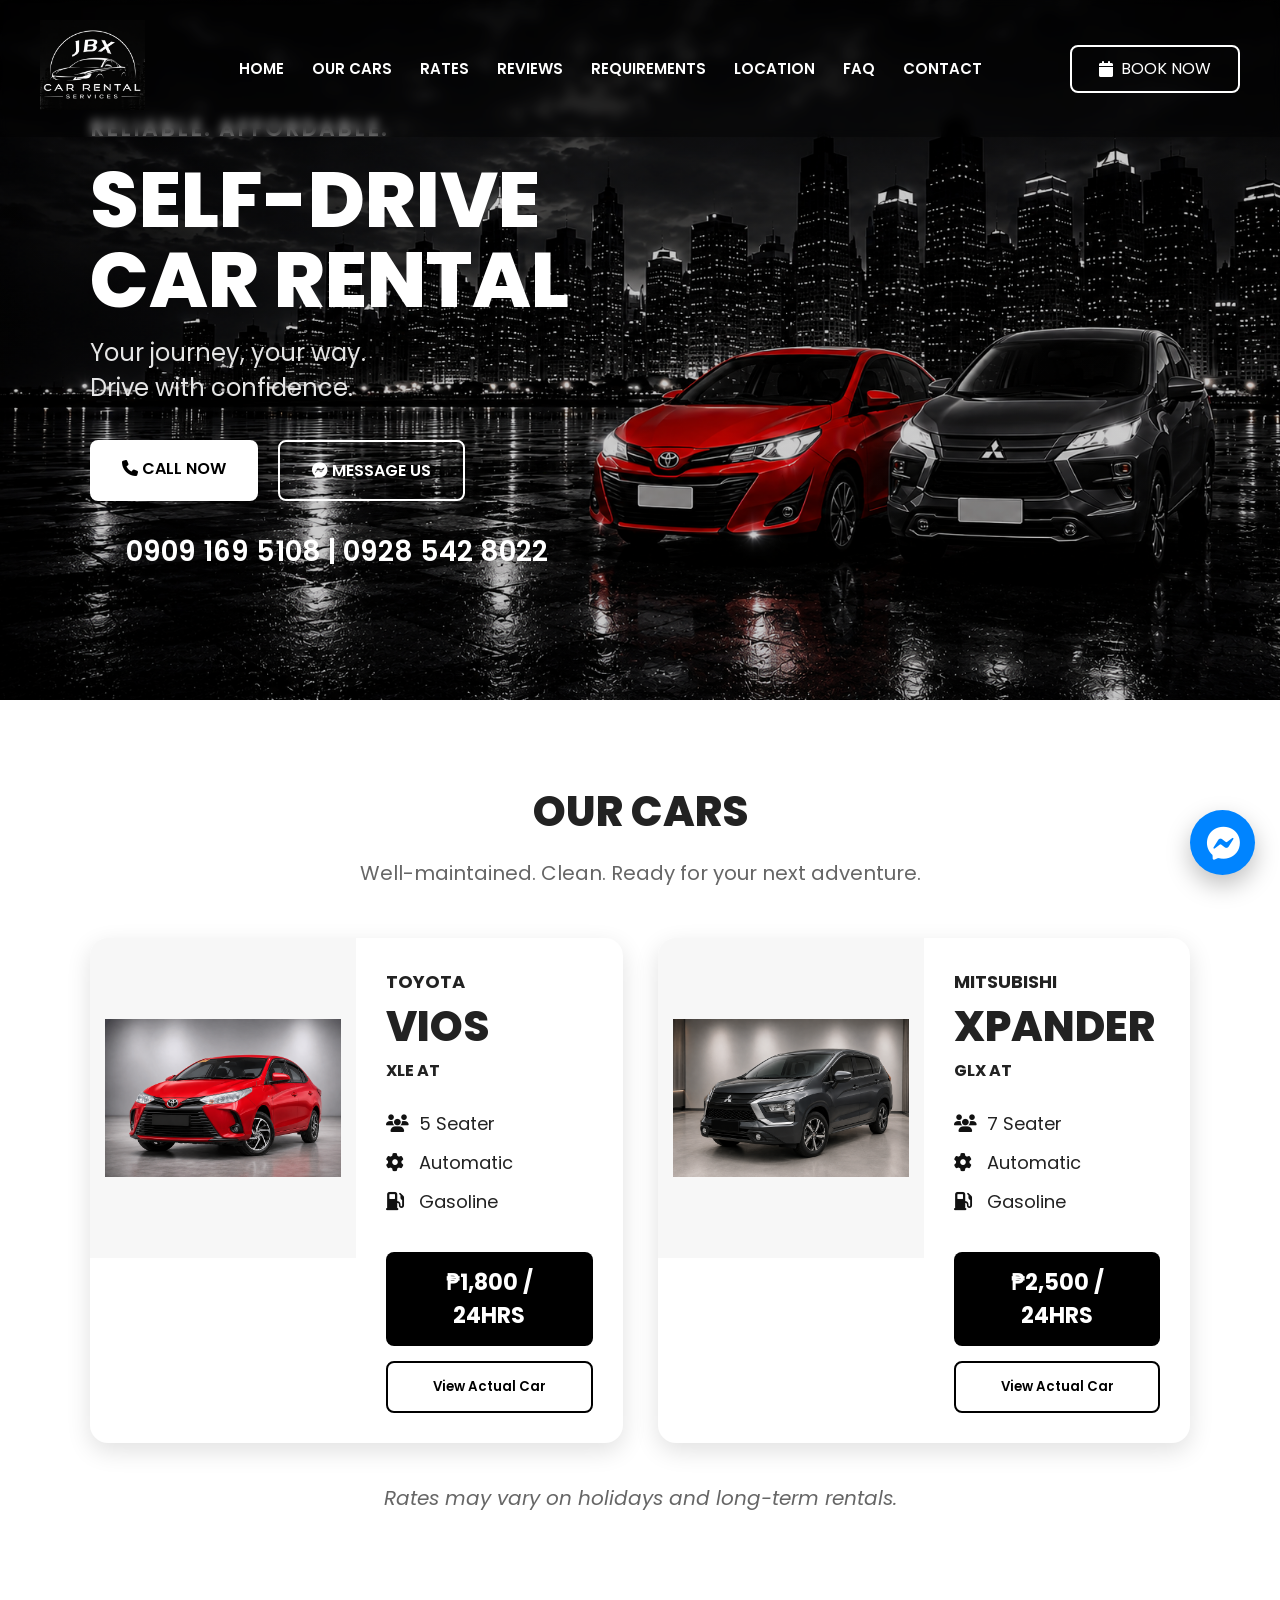
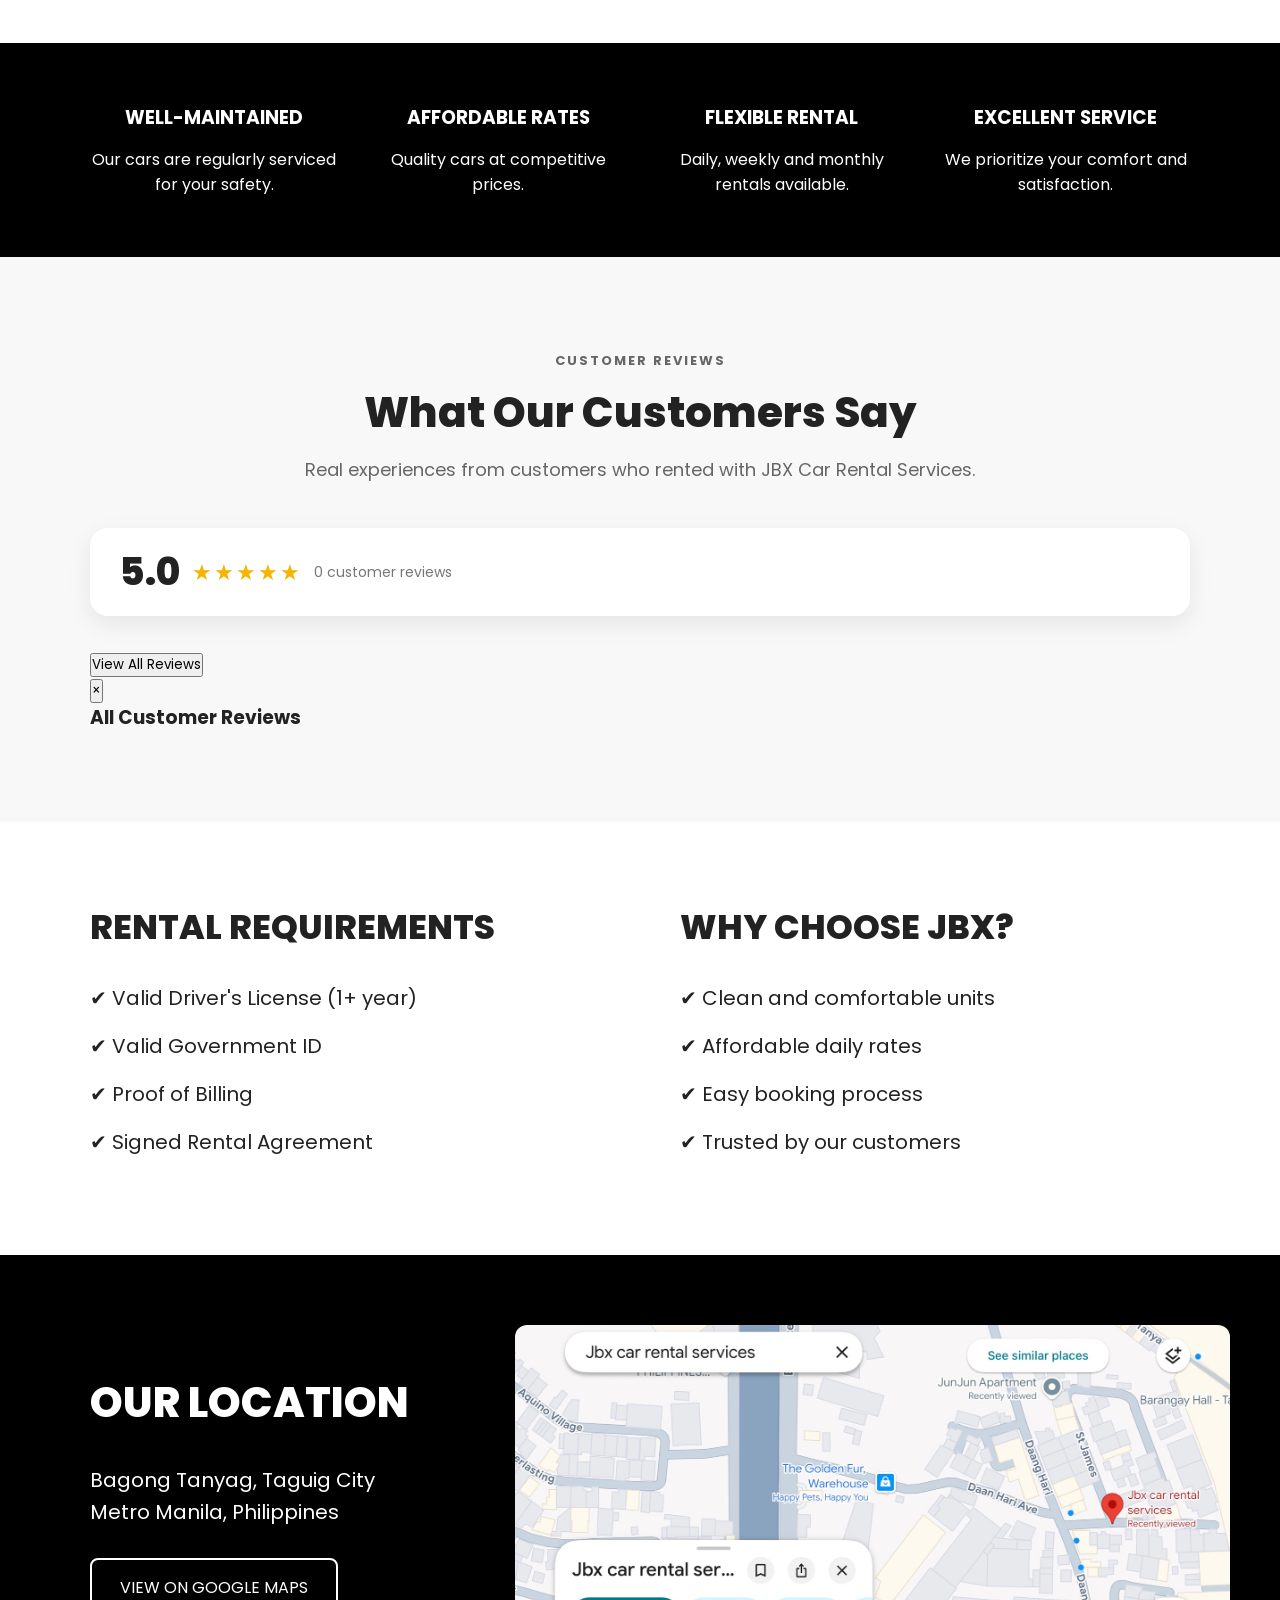
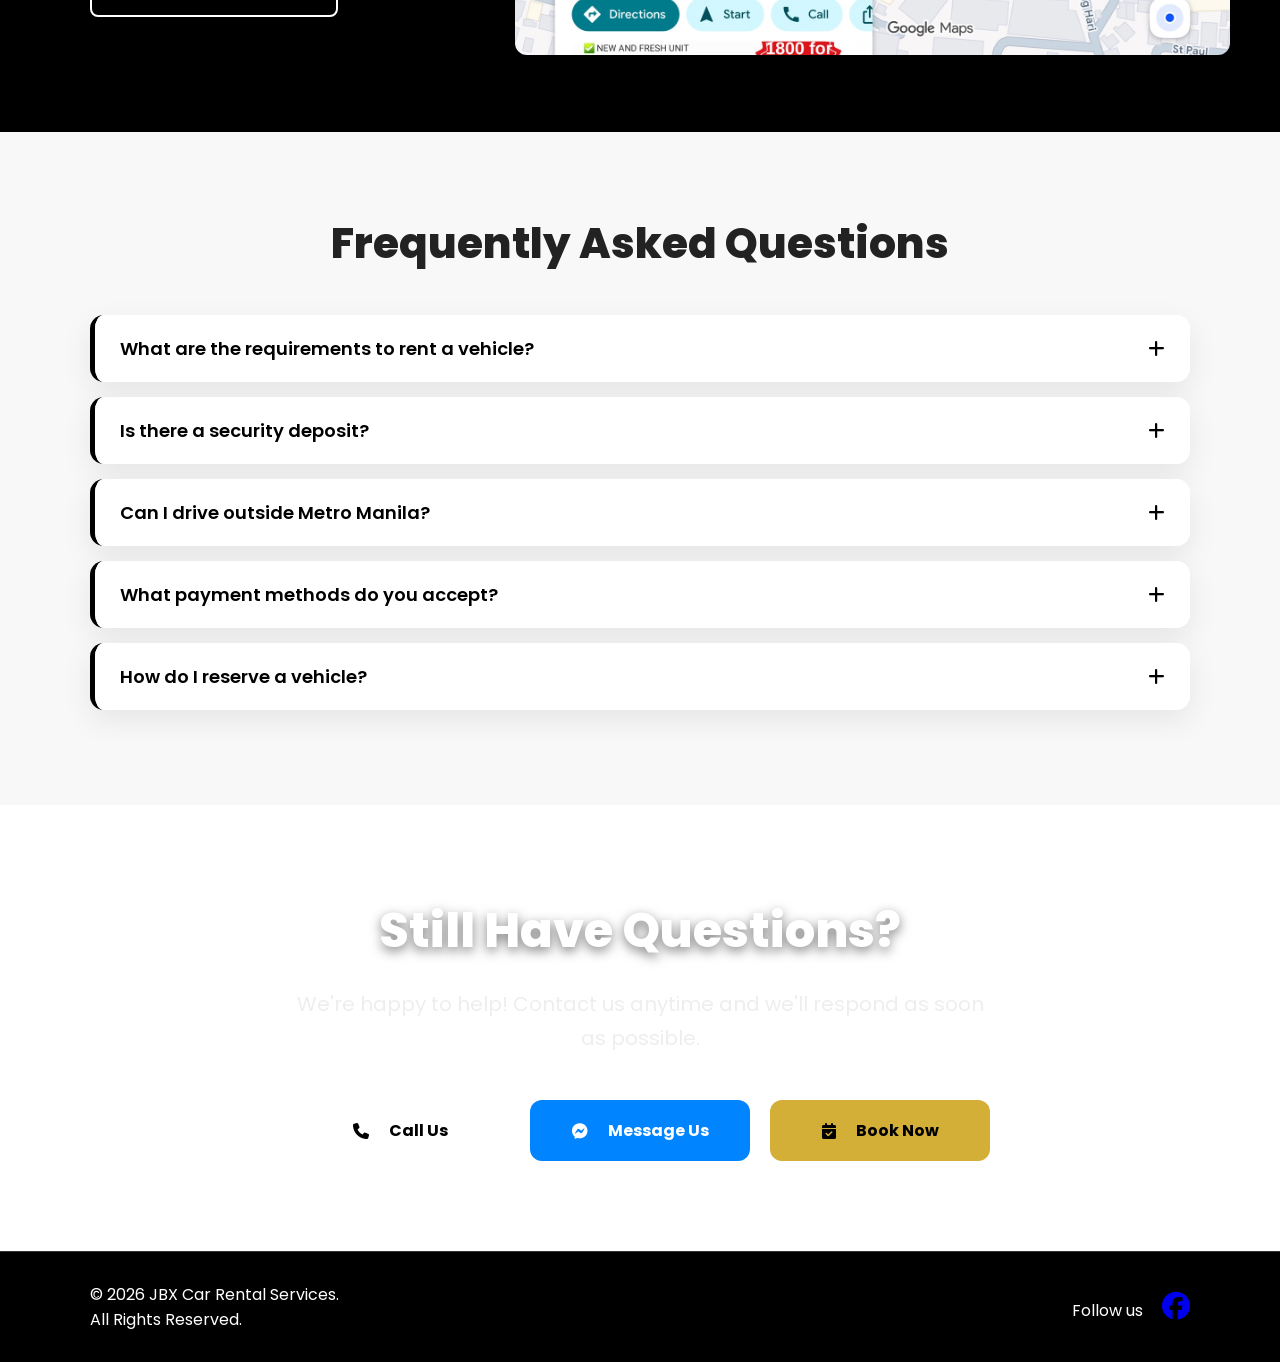
==== commit 3abc6766: "Update index.html" ====
--- a/index.html
+++ b/index.html
@@ -265,13 +265,56 @@
         </div>
     </div>
 
-    <div id="reviewList" class="review-grid"></div>
-
+<div id="reviewList" class="review-grid"></div>
+
+<button
+    type="button"
+    id="viewAllReviewsBtn"
+    class="view-all-reviews-btn"
+>
+    View All Reviews
+</button>
+
+
+<div
+    id="allReviewsModal"
+    class="all-reviews-modal"
+    aria-hidden="true"
+>
+    <div class="all-reviews-modal-content">
+
+        <button
+            type="button"
+            class="all-reviews-close"
+            aria-label="Close reviews"
+        >
+            &times;
+        </button>
+
+        <h3>All Customer Reviews</h3>
+
+        <div
+            id="allReviewList"
+            class="all-review-grid"
+        ></div>
+
+    </div>
+</div>
+  
     <div id="reviewFormWrap" class="review-form-wrap" aria-hidden="true">
         <div class="review-form-card">
             <button type="button" class="review-form-close" onclick="closeReviewForm()" aria-label="Close">&times;</button>
-            <h3>Share Your Experience</h3>
-            <p>Your review will be sent for approval before it appears publicly.</p>
+           <h3>Thank You for Choosing JBX!</h3>
+
+<p>
+    We'd love to hear about your rental experience.
+    Your feedback helps us improve our service and serve
+    our customers better.
+</p>
+
+<p class="review-note">
+    Your review will be checked before it appears publicly.
+</p>
 
             <form id="reviewForm">
                 <label for="reviewName">Your Name</label>
--- a/style.css
+++ b/style.css
@@ -450,6 +450,29 @@
 
 header{
     padding:15px 20px;
+    display:flex;
+    align-items:center;
+    justify-content:space-between;
+    position:absolute;
+    z-index:1000;
+}
+
+.logo{
+    margin-right:0;
+}
+
+.menu-toggle{
+    display:block;
+    position:relative;
+    z-index:1002;
+    font-size:30px;
+    color:#fff;
+    cursor:pointer;
+    padding:8px;
+}
+
+.book-btn{
+    display:none;
 }
 
 .logo img{
@@ -1272,3 +1295,18 @@
 .review-form-message.show {
     display: block;
 }
+
+.verified-rental {
+    display: inline-block;
+    margin-top: 3px;
+    margin-bottom: 10px;
+    font-size: 12px;
+    font-weight: 600;
+    color: #2e8b57;
+}
+
+.review-note {
+    font-size: 13px;
+    opacity: 0.75;
+    margin-top: 8px;
+}
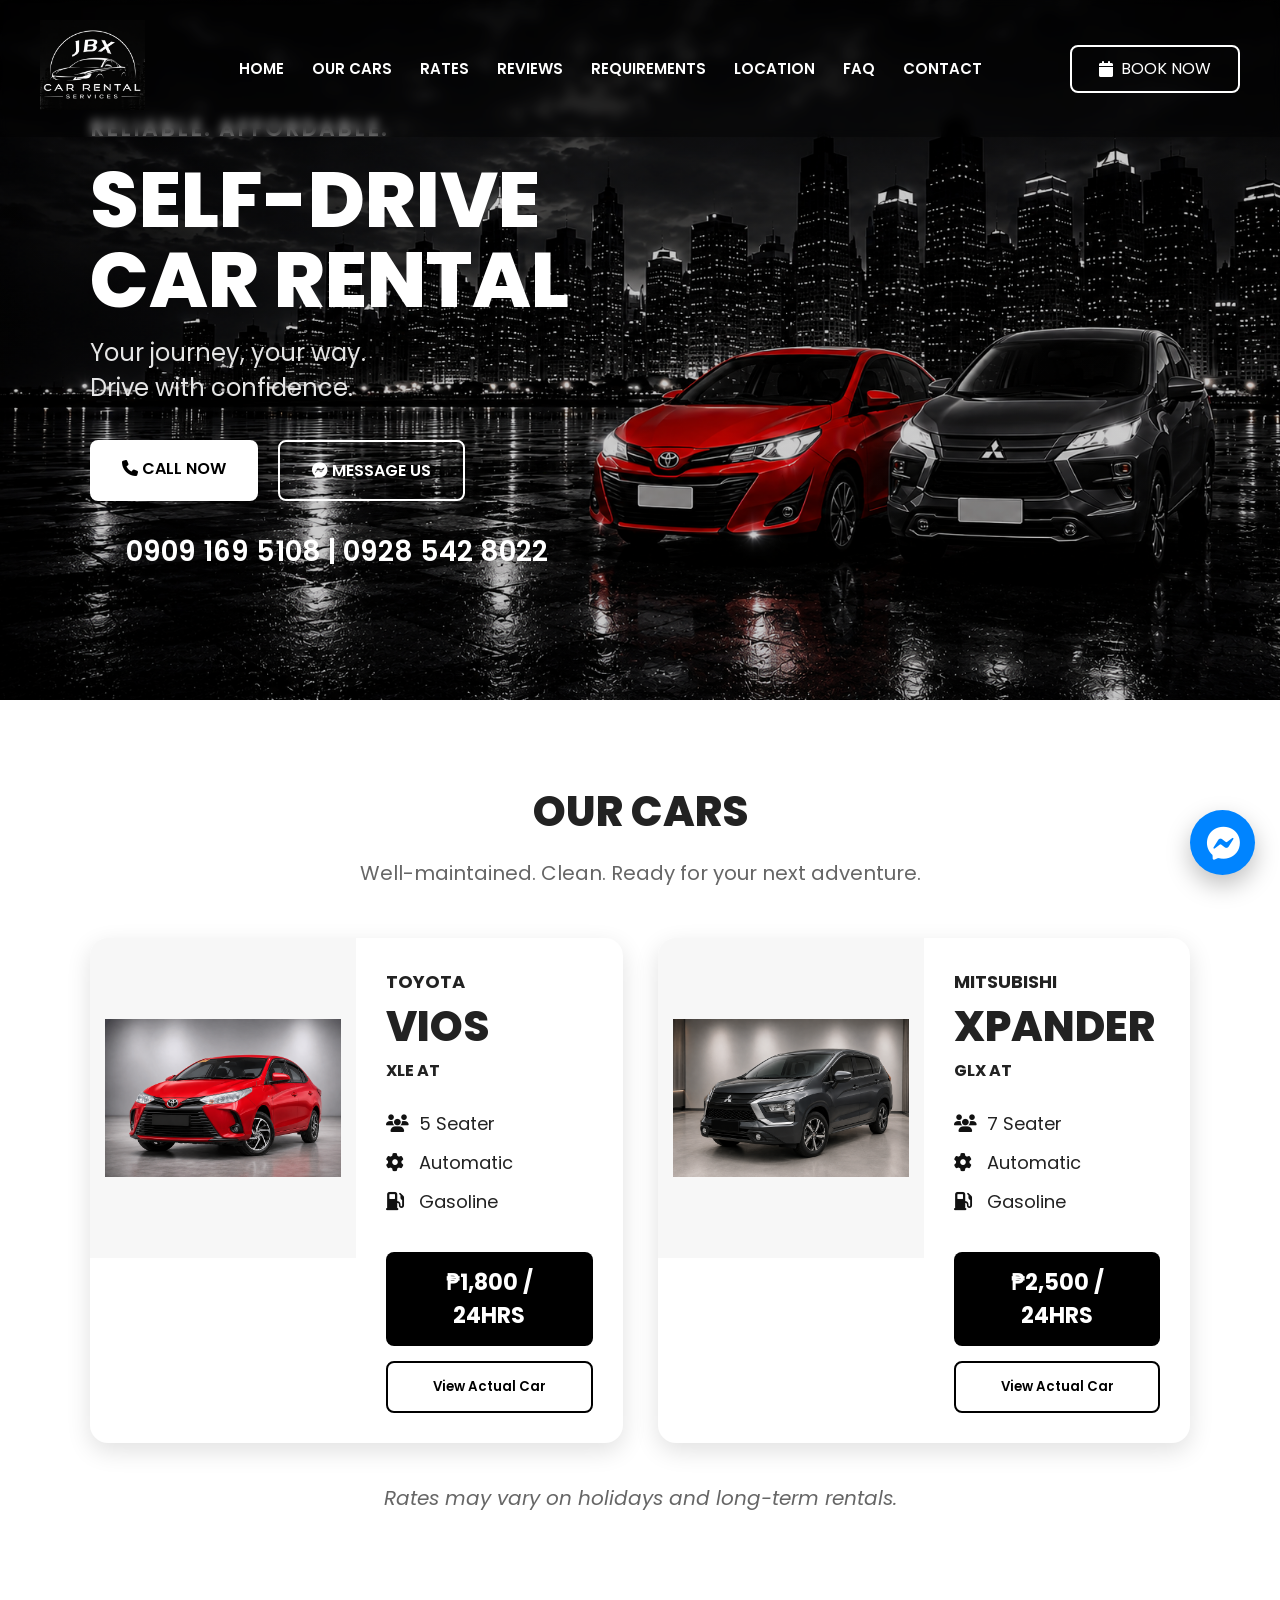
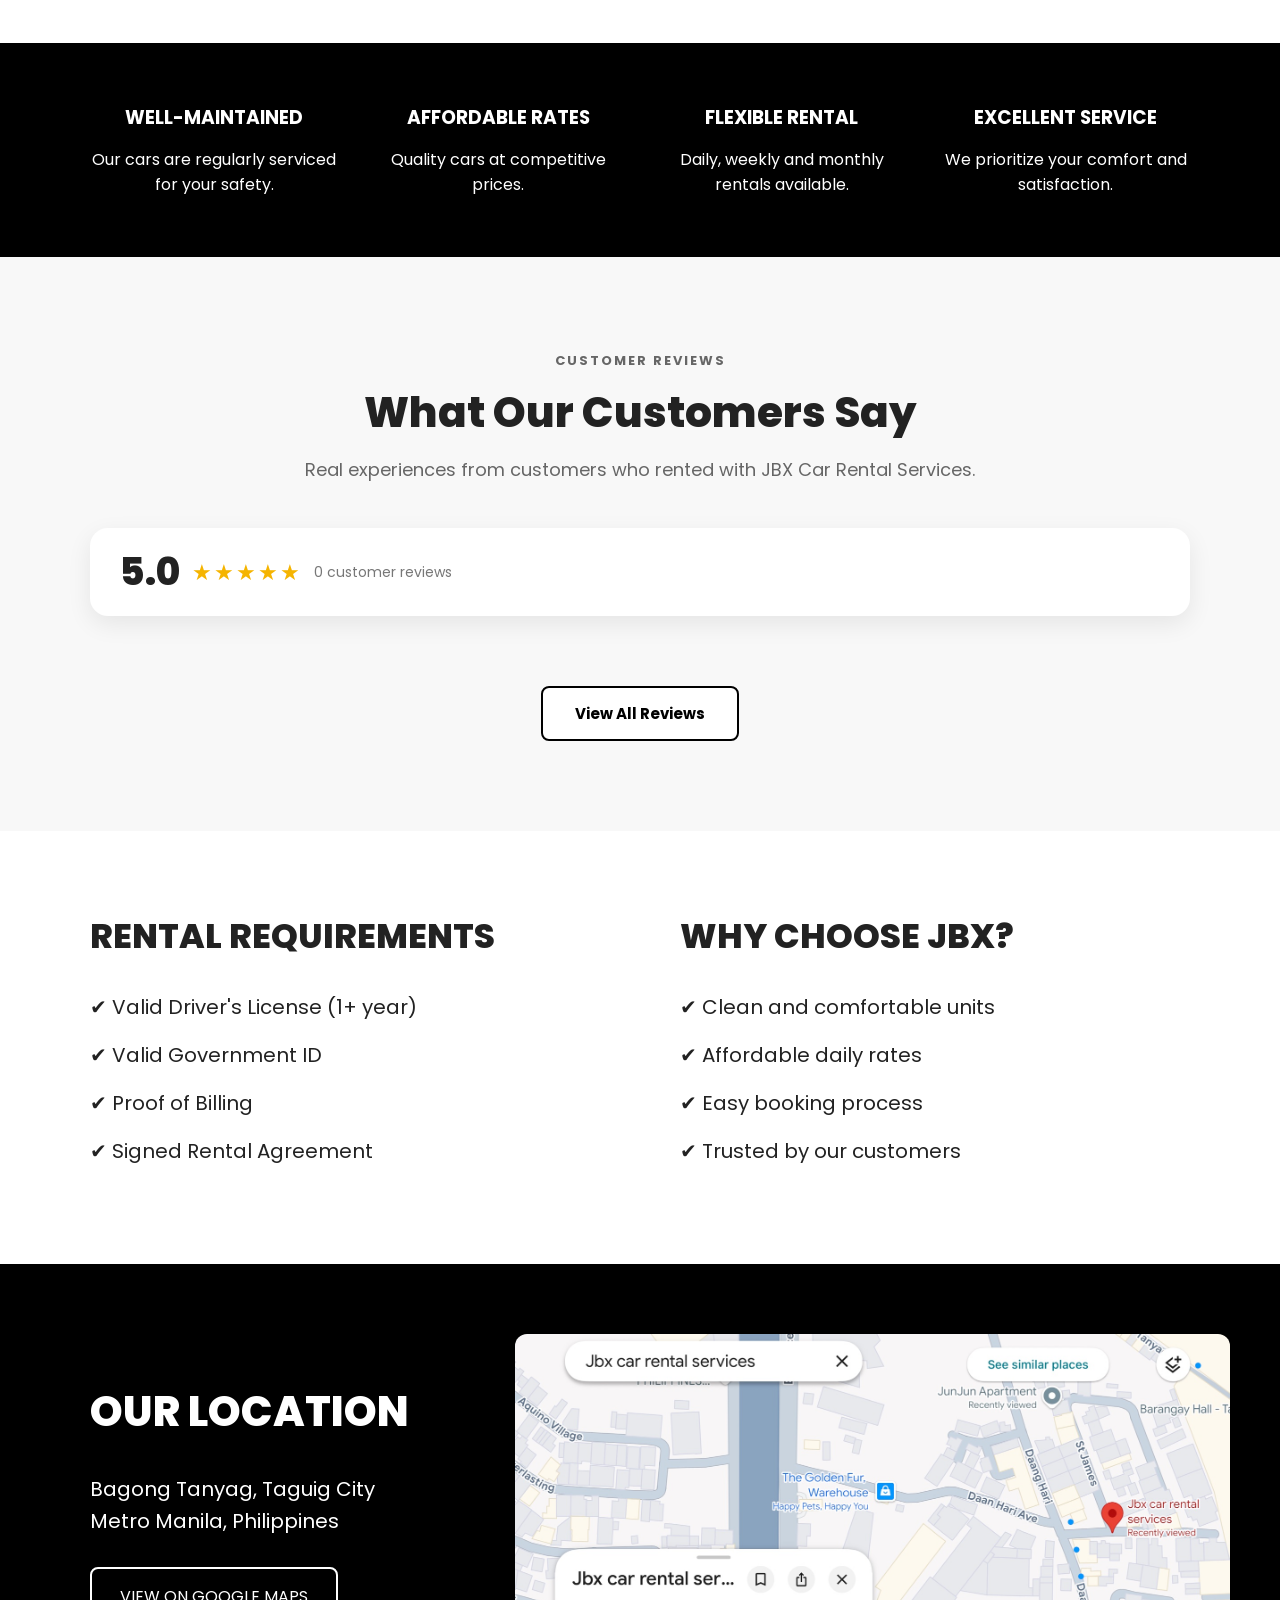
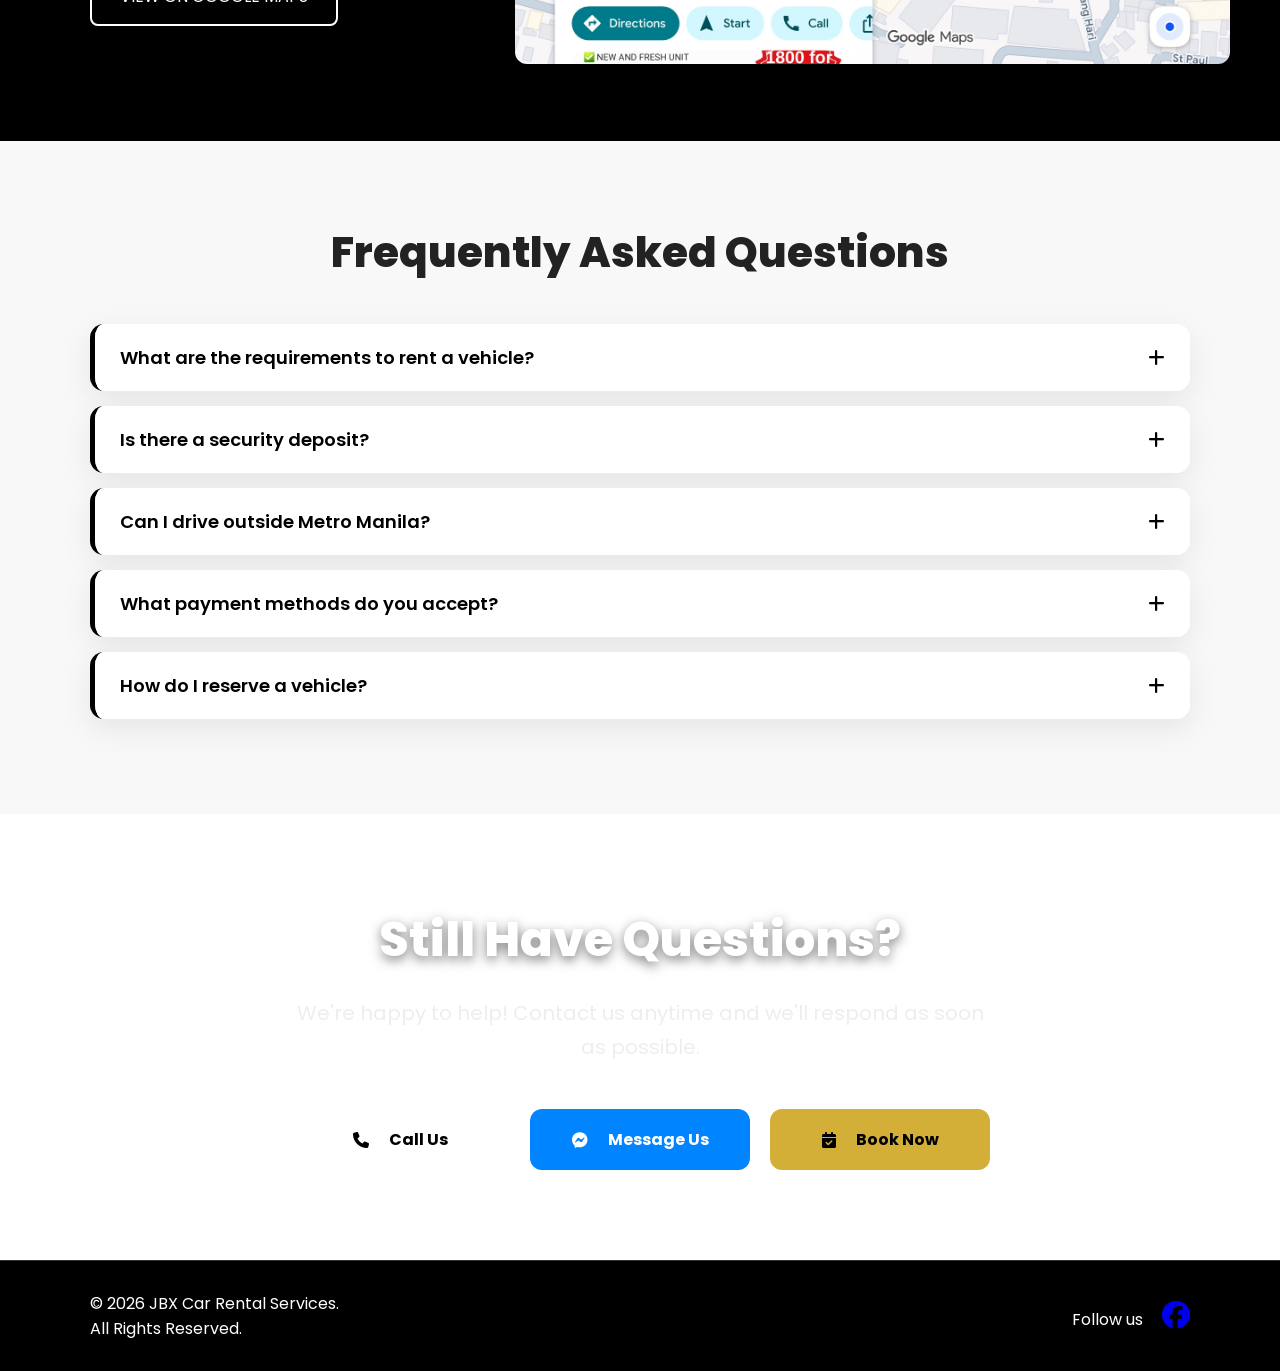
==== commit b347ab84: "Update index.html" ====
--- a/index.html
+++ b/index.html
@@ -571,6 +571,8 @@
     <i class="fa-brands fa-facebook-messenger"></i>
 
 </a>
+
+<!-- Cloudflare Web Analytics --><script type='module' src='https://static.cloudflareinsights.com/beacon.min.js' data-cf-beacon='{"token": "0b2258d4463b4340ba9eca114aa6384b"}'></script><!-- End Cloudflare Web Analytics -->
   
 </body>
 </html>
--- a/style.css
+++ b/style.css
@@ -1310,3 +1310,351 @@
     opacity: 0.75;
     margin-top: 8px;
 }
+
+/* ================================
+   VIEW ALL REVIEWS
+================================ */
+
+.view-all-reviews-btn{
+
+    display:block;
+
+    margin:35px auto 0;
+
+    padding:14px 32px;
+
+    border:2px solid #000;
+
+    border-radius:8px;
+
+    background:#fff;
+
+    color:#000;
+
+    font-family:inherit;
+
+    font-size:15px;
+
+    font-weight:700;
+
+    cursor:pointer;
+
+    transition:.25s;
+
+}
+
+
+.view-all-reviews-btn:hover{
+
+    background:#000;
+
+    color:#fff;
+
+}
+
+
+/* ================================
+   ALL REVIEWS MODAL
+================================ */
+
+.all-reviews-modal{
+
+    display:none;
+
+    position:fixed;
+
+    inset:0;
+
+    z-index:10001;
+
+    background:rgba(0,0,0,.72);
+
+    padding:30px;
+
+    overflow-y:auto;
+
+    align-items:center;
+
+    justify-content:center;
+
+}
+
+
+.all-reviews-modal-content{
+
+    position:relative;
+
+    width:100%;
+
+    max-width:1100px;
+
+    max-height:90vh;
+
+    overflow-y:auto;
+
+    background:#f8f8f8;
+
+    border-radius:18px;
+
+    padding:35px;
+
+}
+
+
+.all-reviews-modal-content h3{
+
+    text-align:center;
+
+    font-size:28px;
+
+    margin-bottom:30px;
+
+}
+
+
+.all-review-grid{
+
+    display:grid;
+
+    grid-template-columns:
+        repeat(3, 1fr);
+
+    gap:22px;
+
+}
+
+
+.all-reviews-close{
+
+    position:absolute;
+
+    top:10px;
+
+    right:18px;
+
+    border:0;
+
+    background:transparent;
+
+    font-size:38px;
+
+    cursor:pointer;
+
+    color:#333;
+
+}
+
+/* Hide mobile See More button on desktop */
+
+.see-more-review{
+
+    display:none;
+
+}
+
+/* ================================
+   MOBILE REVIEW CAROUSEL
+================================ */
+
+@media(max-width:768px){
+
+    .review-grid{
+
+        display:flex;
+
+        overflow-x:auto;
+
+        overflow-y:hidden;
+
+        grid-template-columns:none;
+
+        gap:16px;
+
+        scroll-snap-type:x mandatory;
+
+        scroll-behavior:smooth;
+
+        padding:5px 5px 20px;
+
+        scrollbar-width:none;
+
+    }
+
+
+    .review-grid::-webkit-scrollbar{
+
+        display:none;
+
+    }
+
+
+    .review-card{
+
+        min-width:calc(
+            100% - 20px
+        );
+
+        scroll-snap-align:center;
+
+    }
+
+
+    /* Hide View All button on mobile */
+
+    .view-all-reviews-btn{
+
+        display:none !important;
+
+    }
+
+
+    .all-review-grid{
+
+        grid-template-columns:1fr;
+
+    }
+
+
+    .all-reviews-modal{
+
+        padding:15px;
+
+    }
+
+
+    .all-reviews-modal-content{
+
+        padding:30px 18px;
+
+    }
+
+}
+
+/* =================================
+   DESKTOP: SHOW ONLY FIRST 6 REVIEWS
+================================= */
+
+@media(min-width:769px){
+
+    .review-grid .review-card:nth-child(n+7){
+
+        display:none;
+
+    }
+
+}
+
+/* =================================
+   MOBILE COMPACT REVIEW CARDS
+================================= */
+
+@media(max-width:768px){
+
+    /* Make review cards more compact */
+
+    .review-card{
+
+        min-height:0;
+
+        padding:18px;
+
+    }
+
+
+    /* Compact review text */
+
+    .review-text{
+
+        line-height:22px;
+
+        margin-bottom:6px;
+
+    }
+
+
+    /* Initially show only 3 lines */
+
+    .review-text-collapsed{
+
+        display:-webkit-box;
+
+        -webkit-box-orient:vertical;
+
+        -webkit-line-clamp:3;
+
+        overflow:hidden;
+
+    }
+
+
+    /* Expanded review */
+
+    .review-text-collapsed.expanded{
+
+        display:block;
+
+        overflow:visible;
+
+    }
+
+
+    /* See more button */
+
+    .see-more-review{
+
+        display:none;
+
+        border:0;
+
+        background:transparent;
+
+        padding:3px 0 8px;
+
+        color:#000;
+
+        font-family:inherit;
+
+        font-size:13px;
+
+        font-weight:700;
+
+        cursor:pointer;
+
+        text-decoration:underline;
+
+    }
+
+
+    /* Show See more only on cards
+       that JavaScript marks as long */
+
+    .review-card.has-long-review
+    .see-more-review{
+
+        display:inline-block;
+
+    }
+
+}
+
+/* =================================
+   DESKTOP REVIEW TEXT
+================================= */
+
+@media(min-width:769px){
+
+    .review-text-collapsed{
+
+        display:block !important;
+
+        overflow:visible !important;
+
+    }
+
+    .see-more-review{
+
+        display:none !important;
+
+    }
+
+}
